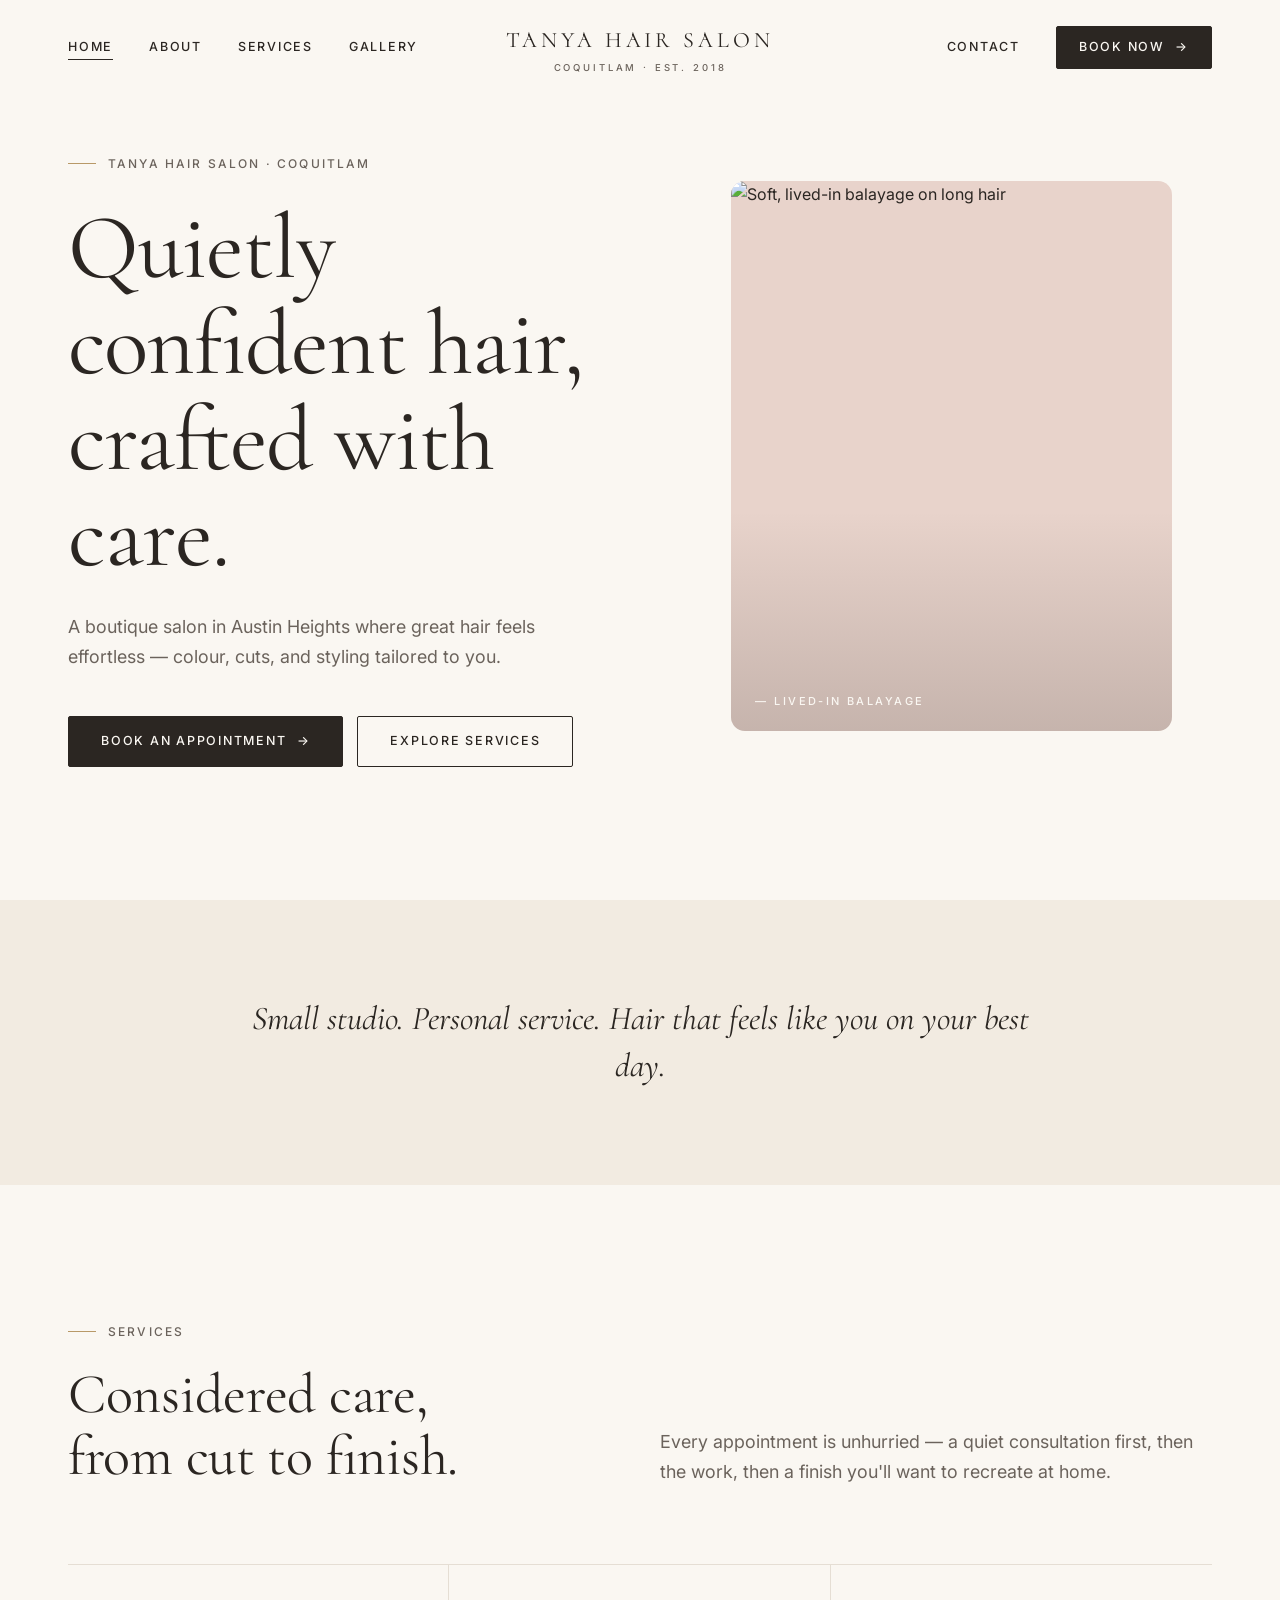
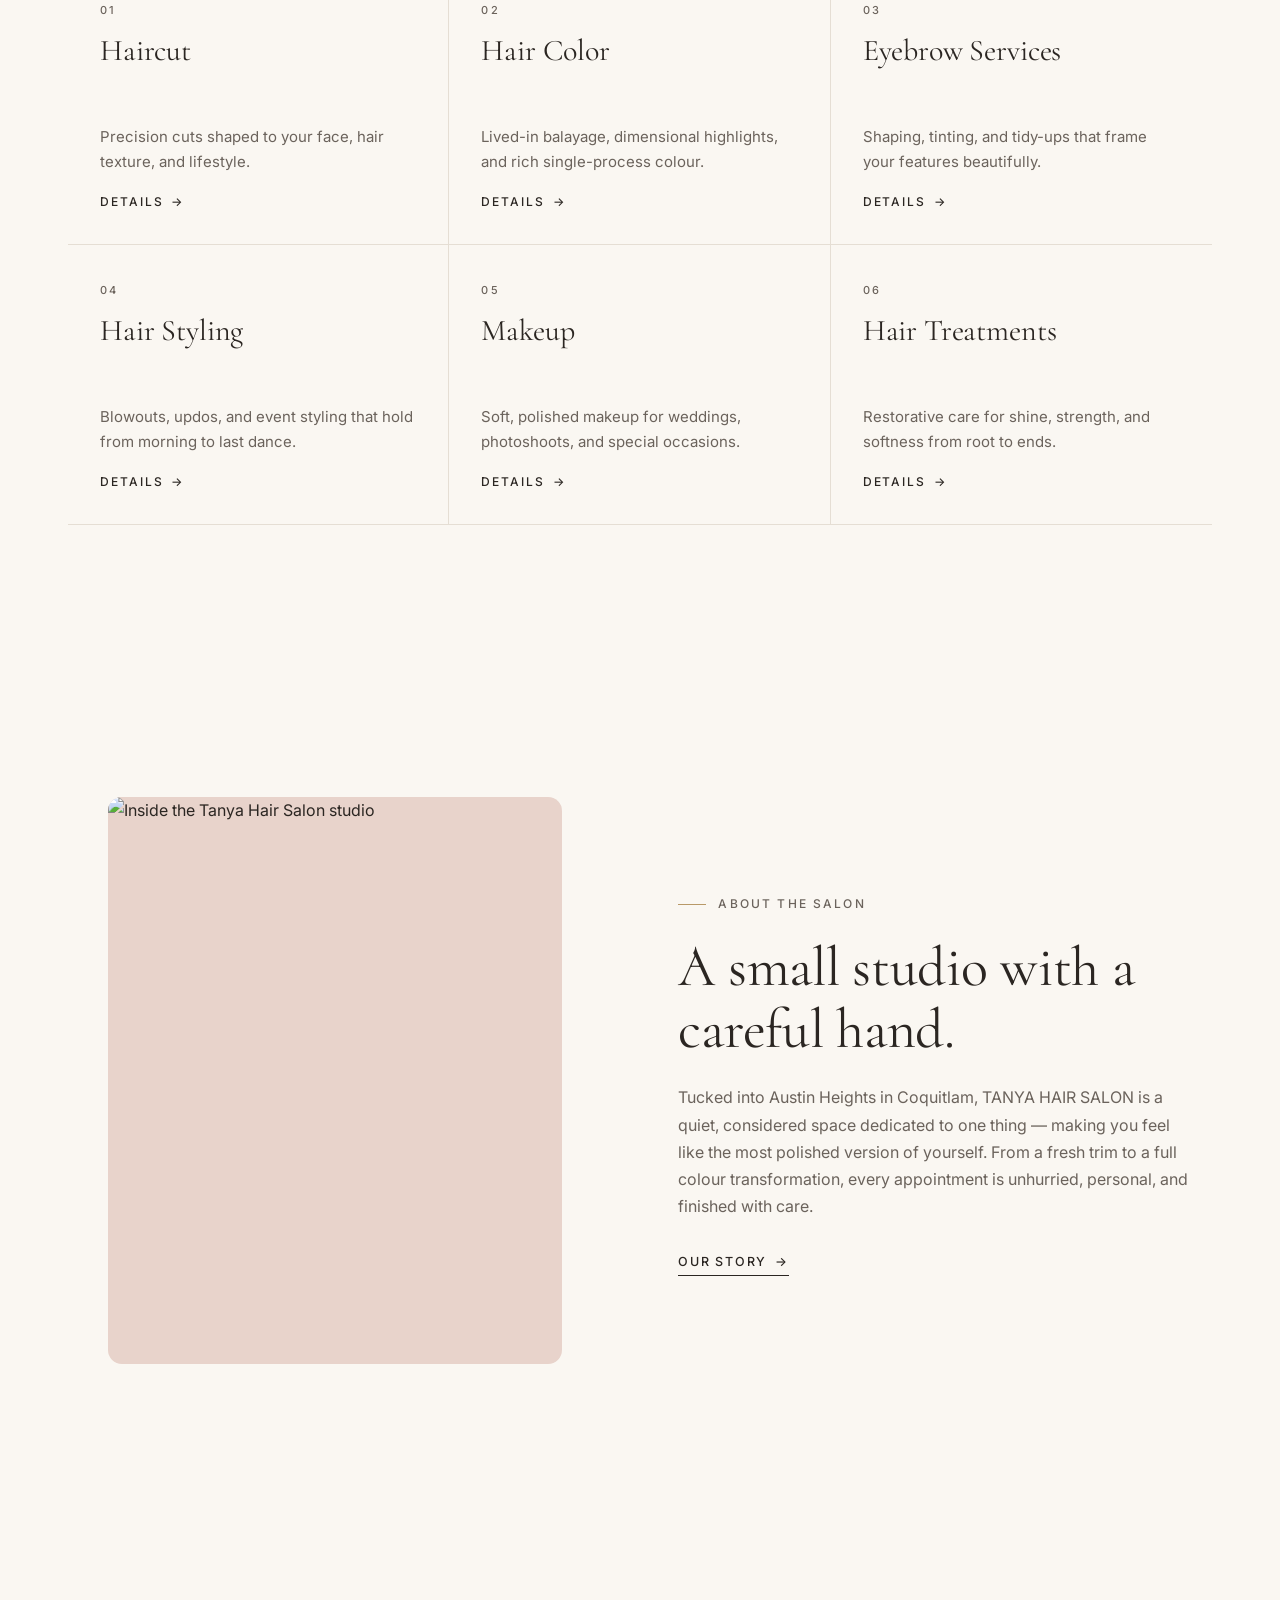
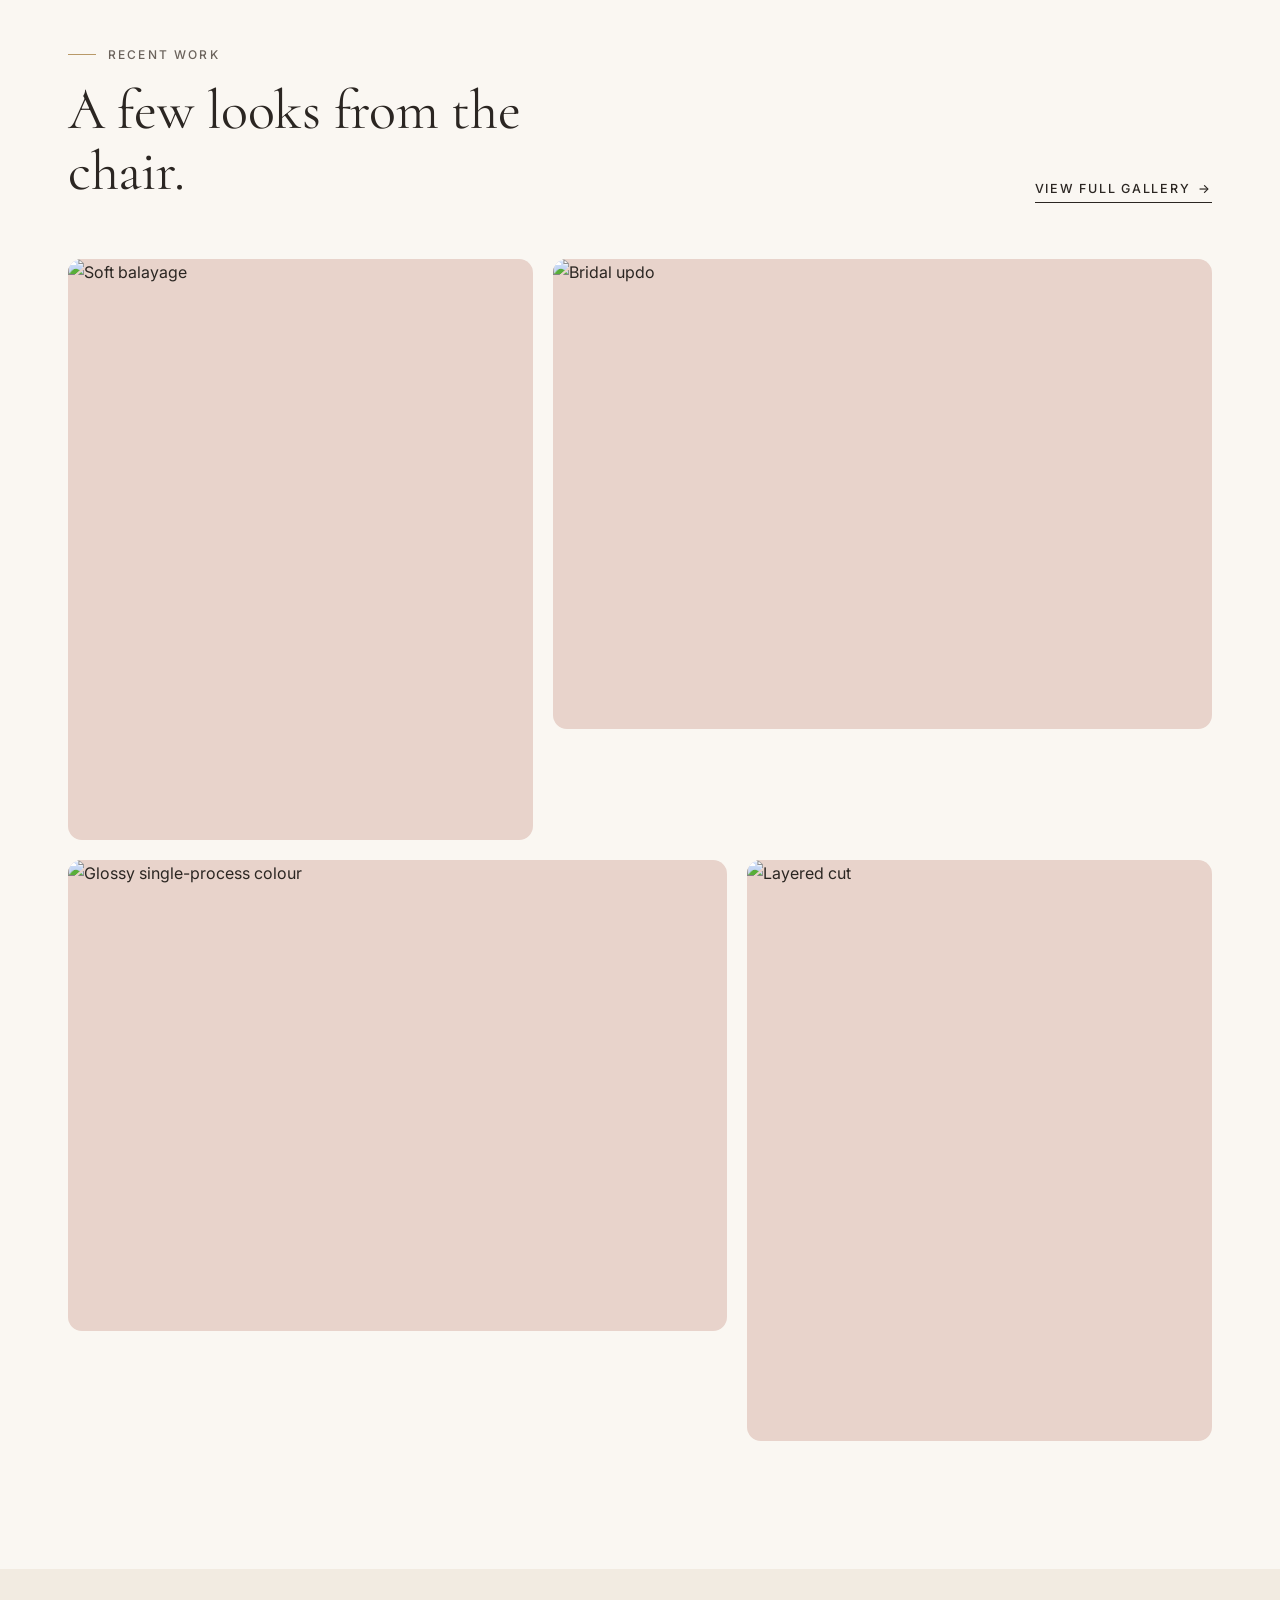
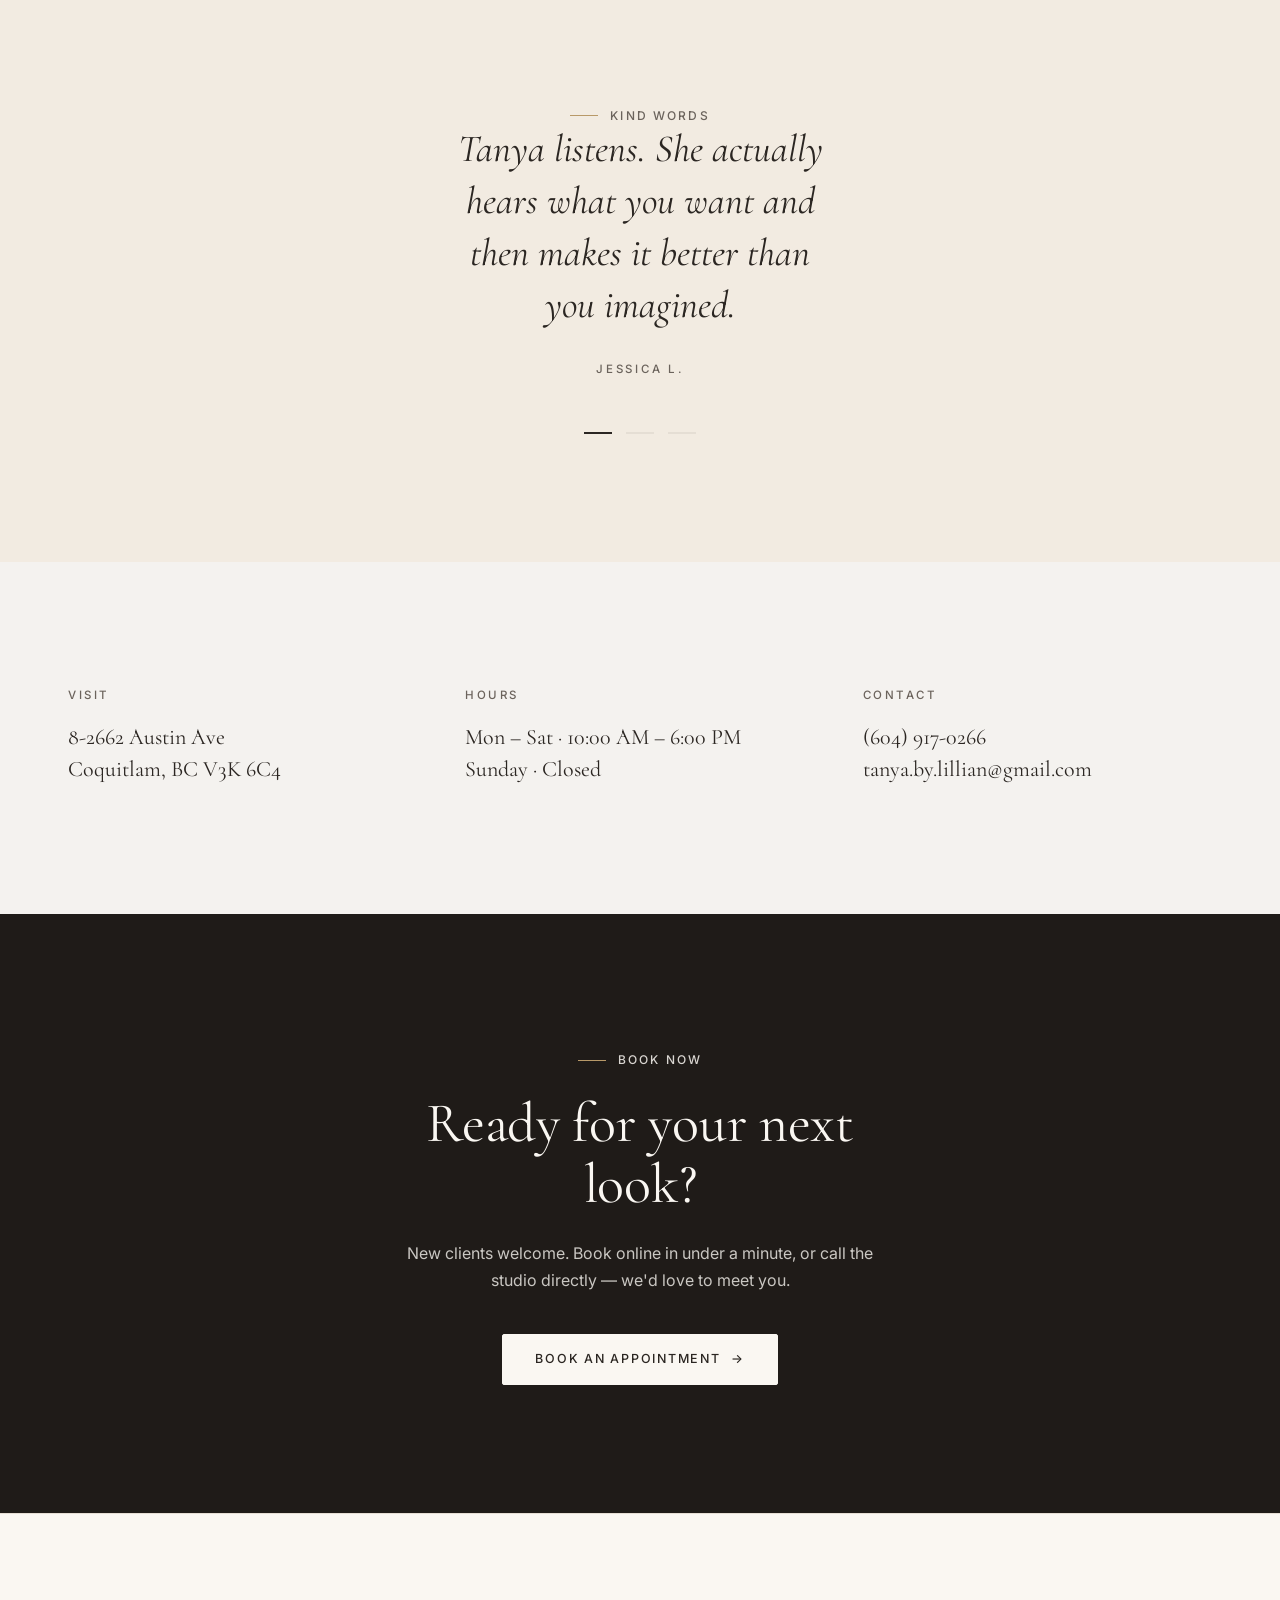
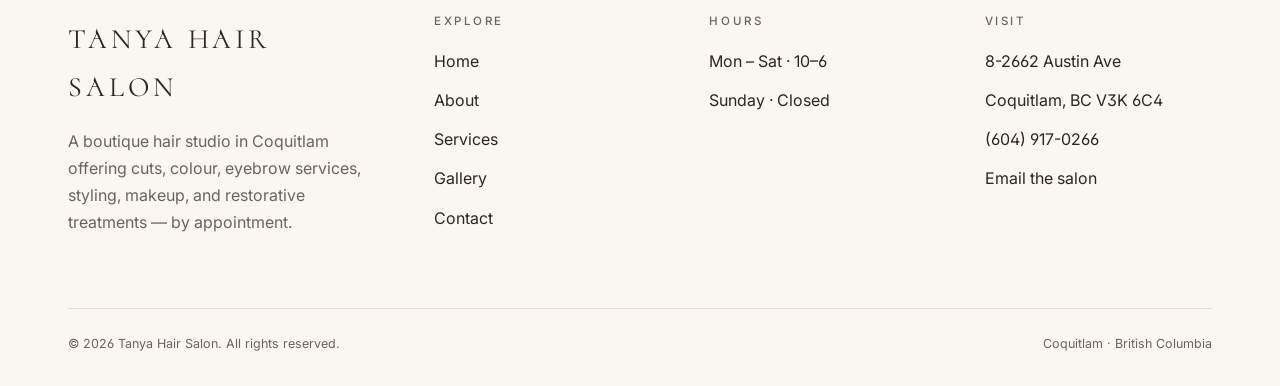
==== tanya-hair-salon/prototype/index.html @ 6035faa4 "Add Tanya Hair Salon WordPress theme and design kit Boutique salon site for TANYA HAIR SALON in Coqu" ====
<!doctype html>
<html lang="en-CA">
<head>
<meta charset="utf-8" />
<meta name="viewport" content="width=device-width, initial-scale=1" />
<title>TANYA HAIR SALON — Boutique Hair Salon in Coquitlam, BC</title>
<meta name="description" content="A boutique hair salon in Austin Heights, Coquitlam. Cuts, lived-in colour, eyebrow services, hair styling, makeup, and treatments — by appointment." />
<link rel="preconnect" href="https://fonts.googleapis.com" />
<link rel="preconnect" href="https://fonts.gstatic.com" crossorigin />
<link href="https://fonts.googleapis.com/css2?family=Cormorant+Garamond:ital,wght@0,400;0,500;1,400;1,500&family=Inter:wght@400;500&display=swap" rel="stylesheet" />
<link rel="stylesheet" href="css/style.css" />
</head>
<body>

<!-- =============== HEADER =============== -->
<header class="site-header">
  <div class="container site-header__inner">
    <nav class="site-header__nav site-header__nav--left" aria-label="Primary">
      <a href="index.html" class="is-active">Home</a>
      <a href="about.html">About</a>
      <a href="services.html">Services</a>
      <a href="gallery.html">Gallery</a>
    </nav>

    <a class="site-header__brand" href="index.html" aria-label="Tanya Hair Salon — home">
      Tanya Hair Salon
      <small>Coquitlam · Est. 2018</small>
    </a>

    <nav class="site-header__nav site-header__nav--right" aria-label="Secondary">
      <a href="contact.html">Contact</a>
      <a href="#book" class="btn btn--primary">Book Now <span class="arrow">→</span></a>
    </nav>

    <button class="nav-toggle" aria-label="Toggle menu" aria-expanded="false"><span></span></button>
  </div>
</header>

<main>

  <!-- =============== HERO =============== -->
  <section class="hero">
    <div class="container hero__inner">
      <div class="hero__copy reveal">
        <span class="eyebrow">Tanya Hair Salon · Coquitlam</span>
        <h1 class="h-display hero__title">Quietly confident hair, crafted with care.</h1>
        <p class="lede hero__sub">A boutique salon in Austin Heights where great hair feels effortless — colour, cuts, and styling tailored to you.</p>
        <div class="hero__actions">
          <a href="#book" class="btn btn--primary">Book an Appointment <span class="arrow">→</span></a>
          <a href="services.html" class="btn btn--ghost">Explore Services</a>
        </div>
      </div>
      <figure class="hero__media reveal">
        <img src="https://images.unsplash.com/photo-1560869713-da86a9ec0744?auto=format&fit=crop&w=1200&q=70" alt="Soft, lived-in balayage on long hair" />
        <figcaption class="hero__caption">— Lived-in balayage</figcaption>
      </figure>
    </div>
  </section>

  <!-- =============== INTRO STRIP =============== -->
  <section class="intro-strip reveal">
    <div class="container">
      <p>Small studio. Personal service. Hair that feels like you on your best day.</p>
    </div>
  </section>

  <!-- =============== SERVICES PREVIEW =============== -->
  <section class="section services">
    <div class="container">
      <div class="services__head reveal">
        <div>
          <span class="eyebrow">Services</span>
          <h2 class="h2" style="margin-top:24px;">Considered care, from cut to finish.</h2>
        </div>
        <p class="lede">Every appointment is unhurried — a quiet consultation first, then the work, then a finish you'll want to recreate at home.</p>
      </div>

      <div class="services__grid reveal">
        <article class="service-tile">
          <div class="service-tile__num">01</div>
          <h3 class="service-tile__title">Haircut</h3>
          <p class="service-tile__desc">Precision cuts shaped to your face, hair texture, and lifestyle.</p>
          <a href="services.html#haircut" class="service-tile__cta">Details <span class="arrow">→</span></a>
        </article>
        <article class="service-tile">
          <div class="service-tile__num">02</div>
          <h3 class="service-tile__title">Hair Color</h3>
          <p class="service-tile__desc">Lived-in balayage, dimensional highlights, and rich single-process colour.</p>
          <a href="services.html#color" class="service-tile__cta">Details <span class="arrow">→</span></a>
        </article>
        <article class="service-tile">
          <div class="service-tile__num">03</div>
          <h3 class="service-tile__title">Eyebrow Services</h3>
          <p class="service-tile__desc">Shaping, tinting, and tidy-ups that frame your features beautifully.</p>
          <a href="services.html#brows" class="service-tile__cta">Details <span class="arrow">→</span></a>
        </article>
        <article class="service-tile">
          <div class="service-tile__num">04</div>
          <h3 class="service-tile__title">Hair Styling</h3>
          <p class="service-tile__desc">Blowouts, updos, and event styling that hold from morning to last dance.</p>
          <a href="services.html#styling" class="service-tile__cta">Details <span class="arrow">→</span></a>
        </article>
        <article class="service-tile">
          <div class="service-tile__num">05</div>
          <h3 class="service-tile__title">Makeup</h3>
          <p class="service-tile__desc">Soft, polished makeup for weddings, photoshoots, and special occasions.</p>
          <a href="services.html#makeup" class="service-tile__cta">Details <span class="arrow">→</span></a>
        </article>
        <article class="service-tile">
          <div class="service-tile__num">06</div>
          <h3 class="service-tile__title">Hair Treatments</h3>
          <p class="service-tile__desc">Restorative care for shine, strength, and softness from root to ends.</p>
          <a href="services.html#treatments" class="service-tile__cta">Details <span class="arrow">→</span></a>
        </article>
      </div>
    </div>
  </section>

  <!-- =============== ABOUT SNIPPET =============== -->
  <section class="section about-snippet">
    <div class="container about-snippet__inner">
      <figure class="about-snippet__media reveal">
        <img src="https://images.unsplash.com/photo-1522337360788-8b13dee7a37e?auto=format&fit=crop&w=1100&q=70" alt="Inside the Tanya Hair Salon studio" />
      </figure>
      <div class="about-snippet__body reveal">
        <span class="eyebrow">About the Salon</span>
        <h2 class="h2">A small studio with a careful hand.</h2>
        <p>Tucked into Austin Heights in Coquitlam, TANYA HAIR SALON is a quiet, considered space dedicated to one thing — making you feel like the most polished version of yourself. From a fresh trim to a full colour transformation, every appointment is unhurried, personal, and finished with care.</p>
        <a href="about.html" class="link">Our Story <span class="arrow">→</span></a>
      </div>
    </div>
  </section>

  <!-- =============== FEATURED GALLERY =============== -->
  <section class="section gallery-feature">
    <div class="container">
      <div class="gallery-feature__head reveal">
        <div>
          <span class="eyebrow">Recent Work</span>
          <h2 class="h2">A few looks from the chair.</h2>
        </div>
        <a href="gallery.html" class="link">View Full Gallery <span class="arrow">→</span></a>
      </div>
      <div class="gallery-feature__grid reveal">
        <a class="gallery-feature__item gallery-feature__item--a" href="gallery.html">
          <img src="https://images.unsplash.com/photo-1605497788044-5a32c7078486?auto=format&fit=crop&w=900&q=70" alt="Soft balayage" />
        </a>
        <a class="gallery-feature__item gallery-feature__item--b" href="gallery.html">
          <img src="https://images.unsplash.com/photo-1633681926022-84c23e8cb2d6?auto=format&fit=crop&w=1200&q=70" alt="Bridal updo" />
        </a>
        <a class="gallery-feature__item gallery-feature__item--c" href="gallery.html">
          <img src="https://images.unsplash.com/photo-1521590832167-7bcbfaa6381f?auto=format&fit=crop&w=1200&q=70" alt="Glossy single-process colour" />
        </a>
        <a class="gallery-feature__item gallery-feature__item--d" href="gallery.html">
          <img src="https://images.unsplash.com/photo-1595475884562-073c30d45670?auto=format&fit=crop&w=900&q=70" alt="Layered cut" />
        </a>
      </div>
    </div>
  </section>

  <!-- =============== TESTIMONIALS =============== -->
  <section class="section testimonials">
    <div class="container testimonials__inner reveal">
      <span class="eyebrow">Kind Words</span>
      <div class="testimonials__track" aria-live="polite">
        <article class="testimonial is-active">
          <p class="testimonial__quote">Tanya listens. She actually hears what you want and then makes it better than you imagined.</p>
          <p class="testimonial__name">Jessica L.</p>
        </article>
        <article class="testimonial">
          <p class="testimonial__quote">My favourite balayage in the Tri-Cities. Soft, sun-kissed, and grows out beautifully.</p>
          <p class="testimonial__name">Maria C.</p>
        </article>
        <article class="testimonial">
          <p class="testimonial__quote">Walked in tired, walked out glowing. The whole experience felt like a small luxury.</p>
          <p class="testimonial__name">Aisha R.</p>
        </article>
      </div>
      <div class="testimonials__dots" role="tablist" aria-label="Testimonials">
        <button class="is-active" aria-label="Show testimonial 1"></button>
        <button aria-label="Show testimonial 2"></button>
        <button aria-label="Show testimonial 3"></button>
      </div>
    </div>
  </section>

  <!-- =============== VISIT BAND =============== -->
  <section class="section visit-band">
    <div class="container visit-band__inner reveal">
      <div class="visit-band__col">
        <h3>Visit</h3>
        <p>8-2662 Austin Ave<br/>Coquitlam, BC V3K 6C4</p>
      </div>
      <div class="visit-band__col">
        <h3>Hours</h3>
        <p>Mon – Sat · 10:00 AM – 6:00 PM<br/>Sunday · Closed</p>
      </div>
      <div class="visit-band__col">
        <h3>Contact</h3>
        <p><a href="tel:+16049170266">(604) 917-0266</a><br/><a href="mailto:tanya.by.lillian@gmail.com">tanya.by.lillian@gmail.com</a></p>
      </div>
    </div>
  </section>

  <!-- =============== CTA BANNER =============== -->
  <section class="section cta-banner" id="book">
    <div class="container reveal">
      <span class="eyebrow">Book Now</span>
      <h2 class="h2" style="margin-top:24px;">Ready for your next look?</h2>
      <p>New clients welcome. Book online in under a minute, or call the studio directly — we'd love to meet you.</p>
      <a href="https://tanya-hair-salon-2024.square.site/" class="btn btn--invert">Book an Appointment <span class="arrow">→</span></a>
    </div>
  </section>

</main>

<!-- =============== FOOTER =============== -->
<footer class="site-footer">
  <div class="container">
    <div class="site-footer__grid">
      <div class="site-footer__col">
        <div class="site-footer__brand">Tanya Hair Salon</div>
        <p>A boutique hair studio in Coquitlam offering cuts, colour, eyebrow services, styling, makeup, and restorative treatments — by appointment.</p>
      </div>
      <div class="site-footer__col">
        <h4>Explore</h4>
        <ul>
          <li><a href="index.html">Home</a></li>
          <li><a href="about.html">About</a></li>
          <li><a href="services.html">Services</a></li>
          <li><a href="gallery.html">Gallery</a></li>
          <li><a href="contact.html">Contact</a></li>
        </ul>
      </div>
      <div class="site-footer__col">
        <h4>Hours</h4>
        <ul>
          <li>Mon – Sat · 10–6</li>
          <li>Sunday · Closed</li>
        </ul>
      </div>
      <div class="site-footer__col">
        <h4>Visit</h4>
        <ul>
          <li>8-2662 Austin Ave</li>
          <li>Coquitlam, BC V3K 6C4</li>
          <li><a href="tel:+16049170266">(604) 917-0266</a></li>
          <li><a href="mailto:tanya.by.lillian@gmail.com">Email the salon</a></li>
        </ul>
      </div>
    </div>
    <div class="site-footer__legal">
      <span>© <span data-year>2026</span> Tanya Hair Salon. All rights reserved.</span>
      <span>Coquitlam · British Columbia</span>
    </div>
  </div>
</footer>

<script src="js/main.js"></script>
</body>
</html>
---- tanya-hair-salon/prototype/css/style.css ----
/* =========================================================
   TANYA HAIR SALON — stylesheet
   Tokens · Reset · Layout · Components · Sections
   ========================================================= */

/* ---------- Tokens ---------- */
:root {
  --c-bg: #FAF7F2;
  --c-surface: #FFFFFF;
  --c-cream: #F2EBE1;
  --c-blush: #E8D3CB;
  --c-blush-deep: #C9A29A;
  --c-ink: #2B2622;
  --c-ink-soft: #6B635C;
  --c-line: #E5DED4;
  --c-gold: #B89968;
  --c-grey-100: #F4F2EF;

  --font-display: 'Cormorant Garamond', 'Playfair Display', Georgia, serif;
  --font-body: 'Inter', 'Helvetica Neue', system-ui, -apple-system, sans-serif;

  --container: 1240px;
  --gutter: clamp(20px, 4vw, 48px);
  --section-y: clamp(80px, 10vw, 160px);

  --r-sm: 2px;
  --r-md: 4px;
  --r-lg: 14px;

  --t-fast: .25s ease;
  --t-med: .45s ease;
  --t-slow: .8s cubic-bezier(.2,.6,.2,1);
}

/* ---------- Reset ---------- */
*, *::before, *::after { box-sizing: border-box; }
html { scroll-behavior: smooth; -webkit-text-size-adjust: 100%; }
body {
  margin: 0;
  background: var(--c-bg);
  color: var(--c-ink);
  font: 400 16px/1.7 var(--font-body);
  font-feature-settings: "ss01","liga";
  -webkit-font-smoothing: antialiased;
  text-rendering: optimizeLegibility;
}
img, svg, video { display: block; max-width: 100%; height: auto; }
a { color: inherit; text-decoration: none; }
button { font: inherit; cursor: pointer; border: 0; background: none; color: inherit; }
ul, ol { padding: 0; margin: 0; list-style: none; }
h1, h2, h3, h4 { margin: 0; font-weight: 400; font-family: var(--font-display); letter-spacing: -.005em; }
p { margin: 0; }

/* ---------- Type scale ---------- */
.h-display { font-family: var(--font-display); font-size: clamp(44px, 7.2vw, 96px); line-height: 1.04; letter-spacing: -.01em; }
.h2 { font-family: var(--font-display); font-size: clamp(34px, 4.4vw, 56px); line-height: 1.1; }
.h3 { font-family: var(--font-display); font-size: clamp(22px, 2.4vw, 32px); line-height: 1.2; }
.lede { font-size: clamp(17px, 1.4vw, 19px); color: var(--c-ink-soft); line-height: 1.7; max-width: 56ch; }
.eyebrow {
  display: inline-flex; align-items: center; gap: 12px;
  font: 500 12px/1 var(--font-body);
  letter-spacing: .18em; text-transform: uppercase;
  color: var(--c-ink-soft);
}
.eyebrow::before { content: ""; width: 28px; height: 1px; background: var(--c-gold); }
.italic-quote { font-family: var(--font-display); font-style: italic; }

/* ---------- Layout ---------- */
.container { width: 100%; max-width: var(--container); margin-inline: auto; padding-inline: var(--gutter); }
.section { padding-block: var(--section-y); }
.rule { width: 48px; height: 1px; background: var(--c-ink); border: 0; margin: 0; }

/* ---------- Buttons ---------- */
.btn {
  display: inline-flex; align-items: center; gap: .65rem;
  padding: 18px 32px;
  font: 500 12.5px/1 var(--font-body);
  letter-spacing: .14em; text-transform: uppercase;
  border: 1px solid var(--c-ink);
  border-radius: var(--r-sm);
  transition: background var(--t-med), color var(--t-med), border-color var(--t-med);
  cursor: pointer;
}
.btn .arrow { display: inline-block; transition: transform var(--t-med); }
.btn:hover .arrow { transform: translateX(4px); }
.btn--primary { background: var(--c-ink); color: var(--c-bg); }
.btn--primary:hover { background: transparent; color: var(--c-ink); }
.btn--ghost { background: transparent; color: var(--c-ink); }
.btn--ghost:hover { background: var(--c-ink); color: var(--c-bg); }
.btn--invert { background: var(--c-bg); color: var(--c-ink); border-color: var(--c-bg); }
.btn--invert:hover { background: transparent; color: var(--c-bg); border-color: var(--c-bg); }

.link {
  display: inline-flex; align-items: center; gap: .5rem;
  font: 500 12.5px/1 var(--font-body);
  letter-spacing: .14em; text-transform: uppercase;
  padding-bottom: 6px;
  border-bottom: 1px solid var(--c-ink);
  transition: color var(--t-med), border-color var(--t-med);
}
.link:hover { color: var(--c-blush-deep); border-color: var(--c-blush-deep); }

/* ---------- Header ---------- */
.site-header {
  position: fixed; inset: 0 0 auto 0; z-index: 50;
  padding-block: 22px;
  transition: background var(--t-med), border-color var(--t-med), padding var(--t-med);
  border-bottom: 1px solid transparent;
}
.site-header.is-scrolled {
  background: rgba(250,247,242,.92);
  backdrop-filter: saturate(140%) blur(8px);
  -webkit-backdrop-filter: saturate(140%) blur(8px);
  border-color: var(--c-line);
  padding-block: 14px;
}
.site-header__inner {
  display: grid;
  grid-template-columns: 1fr auto 1fr;
  align-items: center;
  gap: 24px;
}
.site-header__nav { display: flex; gap: 36px; }
.site-header__nav--right { justify-content: flex-end; align-items: center; }
.site-header__nav a {
  font: 500 12.5px/1 var(--font-body);
  letter-spacing: .14em; text-transform: uppercase;
  position: relative; padding-block: 6px;
}
.site-header__nav a::after {
  content: ""; position: absolute; left: 0; right: 0; bottom: 0;
  height: 1px; background: currentColor; transform: scaleX(0); transform-origin: left;
  transition: transform var(--t-med);
}
.site-header__nav a:hover::after, .site-header__nav a.is-active::after { transform: scaleX(1); }
.site-header__brand {
  font-family: var(--font-display);
  font-size: 22px; letter-spacing: .18em; text-transform: uppercase;
  text-align: center;
}
.site-header__brand small { display: block; font: 500 9.5px/1 var(--font-body); letter-spacing: .3em; color: var(--c-ink-soft); margin-top: 4px; }
.site-header .btn { padding: 14px 22px; }

.nav-toggle { display: none; }

/* ---------- Hero ---------- */
.hero {
  padding-top: 140px;
  padding-bottom: var(--section-y);
  min-height: 100vh;
  display: grid;
  align-items: center;
}
.hero__inner {
  display: grid;
  grid-template-columns: 1.05fr 1fr;
  gap: clamp(40px, 6vw, 88px);
  align-items: center;
}
.hero__title { margin-top: 28px; }
.hero__sub { margin-top: 28px; max-width: 48ch; }
.hero__actions { margin-top: 44px; display: flex; gap: 14px; flex-wrap: wrap; }
.hero__media {
  position: relative; aspect-ratio: 4/5;
  border-radius: var(--r-lg);
  overflow: hidden; background: var(--c-blush);
}
.hero__media img { width: 100%; height: 100%; object-fit: cover; transition: transform 1.6s ease; }
.hero__media:hover img { transform: scale(1.04); }
.hero__media::after {
  content: ""; position: absolute; inset: 0;
  background: linear-gradient(180deg, transparent 60%, rgba(43,38,34,.18));
}
.hero__caption {
  position: absolute; left: 24px; bottom: 24px; z-index: 2;
  color: var(--c-bg); font: 500 11px/1 var(--font-body);
  letter-spacing: .22em; text-transform: uppercase;
}

/* ---------- Intro strip ---------- */
.intro-strip {
  background: var(--c-cream);
  text-align: center;
  padding-block: clamp(56px, 8vw, 96px);
}
.intro-strip p {
  font-family: var(--font-display); font-style: italic;
  font-size: clamp(22px, 2.6vw, 34px);
  line-height: 1.4; max-width: 820px; margin-inline: auto;
  color: var(--c-ink);
}

/* ---------- Services preview ---------- */
.services__head {
  display: grid; grid-template-columns: 1fr 1fr; gap: 40px;
  align-items: end; margin-bottom: clamp(48px, 6vw, 88px);
}
.services__head h2 { max-width: 16ch; }
.services__head .lede { justify-self: end; }
.services__grid {
  display: grid; grid-template-columns: repeat(3, 1fr); gap: 0;
  border-top: 1px solid var(--c-line);
}
.service-tile {
  display: grid; grid-template-rows: auto 1fr auto;
  gap: 18px;
  padding: 40px 32px 36px;
  border-bottom: 1px solid var(--c-line);
  border-right: 1px solid var(--c-line);
  transition: background var(--t-med);
  position: relative;
  min-height: 280px;
}
.service-tile:nth-child(3n) { border-right: 0; }
.service-tile:hover { background: var(--c-cream); }
.service-tile__num { font: 500 11px/1 var(--font-body); letter-spacing: .22em; color: var(--c-ink-soft); }
.service-tile__title { font-family: var(--font-display); font-size: 30px; line-height: 1.15; }
.service-tile__desc { color: var(--c-ink-soft); font-size: 15px; line-height: 1.65; max-width: 36ch; }
.service-tile__cta {
  display: inline-flex; align-items: center; gap: 8px;
  font: 500 12px/1 var(--font-body); letter-spacing: .16em; text-transform: uppercase;
  margin-top: 4px;
}
.service-tile__cta .arrow { transition: transform var(--t-med); }
.service-tile:hover .service-tile__cta .arrow { transform: translateX(6px); }
.service-tile:hover .service-tile__cta { color: var(--c-blush-deep); }

/* ---------- About snippet ---------- */
.about-snippet__inner {
  display: grid; grid-template-columns: 1fr 1fr;
  gap: clamp(40px, 6vw, 96px); align-items: center;
}
.about-snippet__media {
  aspect-ratio: 4/5; border-radius: var(--r-lg); overflow: hidden;
  background: var(--c-blush);
}
.about-snippet__media img { width: 100%; height: 100%; object-fit: cover; }
.about-snippet__body h2 { margin-top: 24px; max-width: 18ch; }
.about-snippet__body p { color: var(--c-ink-soft); margin-top: 24px; max-width: 52ch; }
.about-snippet__body .link { margin-top: 36px; }

/* ---------- Featured gallery ---------- */
.gallery-feature__head { display: flex; justify-content: space-between; align-items: end; gap: 32px; margin-bottom: 56px; flex-wrap: wrap; }
.gallery-feature__head h2 { max-width: 18ch; margin-top: 16px; }
.gallery-feature__grid {
  display: grid;
  grid-template-columns: repeat(12, 1fr);
  gap: 20px;
}
.gallery-feature__item {
  position: relative; overflow: hidden; border-radius: var(--r-lg);
  background: var(--c-blush);
}
.gallery-feature__item img { width: 100%; height: 100%; object-fit: cover; transition: transform 1.4s ease; }
.gallery-feature__item:hover img { transform: scale(1.05); }
.gallery-feature__item--a { grid-column: span 5; aspect-ratio: 4/5; }
.gallery-feature__item--b { grid-column: span 7; aspect-ratio: 7/5; }
.gallery-feature__item--c { grid-column: span 7; aspect-ratio: 7/5; }
.gallery-feature__item--d { grid-column: span 5; aspect-ratio: 4/5; }

/* ---------- Testimonials ---------- */
.testimonials { background: var(--c-cream); }
.testimonials__inner { text-align: center; }
.testimonials__track { position: relative; min-height: 260px; }
.testimonial {
  position: absolute; inset: 0;
  opacity: 0; transition: opacity 1s ease;
  display: flex; flex-direction: column; align-items: center; justify-content: center;
  padding-inline: 8%;
}
.testimonial.is-active { opacity: 1; position: relative; }
.testimonial__quote {
  font-family: var(--font-display); font-style: italic;
  font-size: clamp(24px, 3vw, 40px); line-height: 1.35;
  max-width: 22ch;
}
.testimonial__name {
  margin-top: 32px;
  font: 500 11.5px/1 var(--font-body); letter-spacing: .24em; text-transform: uppercase;
  color: var(--c-ink-soft);
}
.testimonials__dots { display: flex; justify-content: center; gap: 14px; margin-top: 48px; }
.testimonials__dots button {
  width: 28px; height: 1px; background: var(--c-line); transition: background var(--t-med);
}
.testimonials__dots button.is-active { background: var(--c-ink); }

/* ---------- Visit band ---------- */
.visit-band { background: var(--c-grey-100); }
.visit-band__inner { display: grid; grid-template-columns: repeat(3, 1fr); gap: 48px; }
.visit-band__col h3 {
  font: 500 11.5px/1 var(--font-body); letter-spacing: .22em; text-transform: uppercase;
  color: var(--c-ink-soft); font-family: var(--font-body);
  margin-bottom: 20px;
}
.visit-band__col p { font-family: var(--font-display); font-size: 22px; line-height: 1.45; }
.visit-band__col a:hover { color: var(--c-blush-deep); }

/* ---------- CTA banner ---------- */
.cta-banner {
  position: relative;
  background: #1f1b18 url('https://images.unsplash.com/photo-1560066984-138dadb4c035?auto=format&fit=crop&w=2000&q=70') center/cover no-repeat;
  color: var(--c-bg);
  text-align: center;
  isolation: isolate;
}
.cta-banner::before {
  content: ""; position: absolute; inset: 0;
  background: linear-gradient(180deg, rgba(31,27,24,.55), rgba(31,27,24,.7));
  z-index: -1;
}
.cta-banner h2 { color: var(--c-bg); max-width: 16ch; margin-inline: auto; }
.cta-banner p { color: rgba(250,247,242,.78); margin: 24px auto 40px; max-width: 50ch; }
.cta-banner .eyebrow { color: rgba(250,247,242,.85); }
.cta-banner .eyebrow::before { background: var(--c-gold); }

/* ---------- Footer ---------- */
.site-footer {
  background: var(--c-bg);
  border-top: 1px solid var(--c-line);
  padding-top: clamp(64px, 8vw, 112px);
  padding-bottom: 32px;
}
.site-footer__grid {
  display: grid; grid-template-columns: 1.4fr 1fr 1fr 1fr; gap: 48px;
}
.site-footer__brand {
  font-family: var(--font-display); font-size: 28px; letter-spacing: .14em; text-transform: uppercase;
}
.site-footer__brand + p { color: var(--c-ink-soft); margin-top: 16px; max-width: 36ch; }
.site-footer__col h4 {
  font: 500 11.5px/1 var(--font-body); letter-spacing: .22em; text-transform: uppercase;
  color: var(--c-ink-soft); font-family: var(--font-body);
  margin-bottom: 20px;
}
.site-footer__col li { margin-bottom: 12px; }
.site-footer__col a:hover { color: var(--c-blush-deep); }
.site-footer__legal {
  display: flex; justify-content: space-between; gap: 16px;
  margin-top: 64px; padding-top: 24px;
  border-top: 1px solid var(--c-line);
  color: var(--c-ink-soft); font-size: 12.5px;
}

/* ---------- Page hero (interior) ---------- */
.page-hero { padding-top: 180px; padding-bottom: 80px; text-align: center; }
.page-hero h1 { margin-top: 24px; }
.page-hero .lede { margin: 28px auto 0; }

/* ---------- Services list page ---------- */
.services-list { display: grid; gap: 0; border-top: 1px solid var(--c-line); }
.services-list__row {
  display: grid; grid-template-columns: 80px 1fr 2fr auto;
  gap: 32px; align-items: center;
  padding: 36px 0;
  border-bottom: 1px solid var(--c-line);
  transition: padding var(--t-med);
}
.services-list__row:hover { padding-inline: 16px; background: var(--c-cream); }
.services-list__num { font: 500 12px/1 var(--font-body); letter-spacing: .22em; color: var(--c-ink-soft); }
.services-list__title { font-family: var(--font-display); font-size: clamp(22px, 2.4vw, 32px); }
.services-list__desc { color: var(--c-ink-soft); }
.services-list__cta .arrow { transition: transform var(--t-med); }
.services-list__row:hover .services-list__cta .arrow { transform: translateX(8px); }

/* ---------- Gallery grid ---------- */
.gallery-grid {
  display: grid; grid-template-columns: repeat(3, 1fr); gap: 20px;
}
.gallery-grid__item { aspect-ratio: 4/5; overflow: hidden; border-radius: var(--r-lg); background: var(--c-blush); }
.gallery-grid__item img { width: 100%; height: 100%; object-fit: cover; transition: transform 1.4s ease; }
.gallery-grid__item:hover img { transform: scale(1.05); }
.gallery-grid__item--wide { grid-column: span 2; aspect-ratio: 8/5; }

/* ---------- Contact ---------- */
.contact-grid { display: grid; grid-template-columns: 1.1fr 1fr; gap: clamp(40px, 6vw, 96px); }
.contact-grid h2 { max-width: 14ch; margin-top: 16px; }
.contact-grid p { color: var(--c-ink-soft); margin-top: 20px; max-width: 48ch; }
.contact-info { margin-top: 48px; display: grid; gap: 28px; }
.contact-info dt { font: 500 11.5px/1 var(--font-body); letter-spacing: .22em; text-transform: uppercase; color: var(--c-ink-soft); margin-bottom: 8px; }
.contact-info dd { margin: 0; font-family: var(--font-display); font-size: 22px; line-height: 1.45; }

.form { display: grid; gap: 20px; }
.form-row { display: grid; gap: 8px; }
.form-row label { font: 500 11.5px/1 var(--font-body); letter-spacing: .18em; text-transform: uppercase; color: var(--c-ink-soft); }
.form-row input, .form-row textarea, .form-row select {
  font: 400 16px/1.6 var(--font-body);
  padding: 14px 16px;
  background: var(--c-surface);
  border: 1px solid var(--c-line);
  border-radius: var(--r-sm);
  color: var(--c-ink);
  transition: border-color var(--t-med);
}
.form-row input:focus, .form-row textarea:focus, .form-row select:focus {
  outline: 0; border-color: var(--c-ink);
}
.form-row textarea { min-height: 140px; resize: vertical; }

.map-embed {
  margin-top: 64px; aspect-ratio: 16/6; border-radius: var(--r-lg); overflow: hidden;
  border: 1px solid var(--c-line); background: var(--c-cream);
}
.map-embed iframe { width: 100%; height: 100%; border: 0; }

/* ---------- Reveal animation ---------- */
.reveal { opacity: 0; transform: translateY(16px); transition: opacity var(--t-slow), transform var(--t-slow); }
.reveal.is-visible { opacity: 1; transform: none; }

/* ---------- Responsive ---------- */
@media (max-width: 980px) {
  .site-header__inner { grid-template-columns: auto 1fr auto; }
  .site-header__nav { display: none; }
  .nav-toggle { display: inline-flex; align-items: center; justify-content: center; width: 44px; height: 44px; }
  .nav-toggle span { width: 22px; height: 1px; background: var(--c-ink); position: relative; transition: transform var(--t-med); }
  .nav-toggle span::before, .nav-toggle span::after { content: ""; position: absolute; left: 0; right: 0; height: 1px; background: var(--c-ink); transition: transform var(--t-med); }
  .nav-toggle span::before { top: -7px; }
  .nav-toggle span::after { top: 7px; }
  .site-header.is-open .nav-toggle span { background: transparent; }
  .site-header.is-open .nav-toggle span::before { transform: translateY(7px) rotate(45deg); }
  .site-header.is-open .nav-toggle span::after { transform: translateY(-7px) rotate(-45deg); }
  .site-header.is-open .site-header__nav {
    display: flex; flex-direction: column;
    position: absolute; left: 0; right: 0; top: 100%;
    background: var(--c-bg); padding: 28px var(--gutter) 36px;
    border-top: 1px solid var(--c-line); gap: 18px;
  }
  .site-header.is-open .site-header__nav--right { display: flex; }

  .hero { padding-top: 120px; }
  .hero__inner { grid-template-columns: 1fr; }
  .hero__media { aspect-ratio: 4/4; }
  .services__head { grid-template-columns: 1fr; }
  .services__head .lede { justify-self: start; }
  .services__grid { grid-template-columns: repeat(2, 1fr); }
  .service-tile:nth-child(3n) { border-right: 1px solid var(--c-line); }
  .service-tile:nth-child(2n) { border-right: 0; }
  .about-snippet__inner { grid-template-columns: 1fr; }
  .gallery-feature__grid { grid-template-columns: 1fr 1fr; gap: 16px; }
  .gallery-feature__item--a, .gallery-feature__item--b,
  .gallery-feature__item--c, .gallery-feature__item--d { grid-column: span 1; aspect-ratio: 4/5; }
  .visit-band__inner { grid-template-columns: 1fr; gap: 40px; }
  .site-footer__grid { grid-template-columns: 1fr 1fr; }
  .gallery-grid { grid-template-columns: 1fr 1fr; }
  .gallery-grid__item--wide { grid-column: span 2; }
  .contact-grid { grid-template-columns: 1fr; }
  .services-list__row { grid-template-columns: 50px 1fr auto; }
  .services-list__desc { grid-column: 2 / 3; }
}

@media (max-width: 560px) {
  .services__grid { grid-template-columns: 1fr; }
  .service-tile, .service-tile:nth-child(2n) { border-right: 0; }
  .gallery-feature__grid { grid-template-columns: 1fr; }
  .site-footer__grid { grid-template-columns: 1fr; }
  .gallery-grid { grid-template-columns: 1fr; }
  .gallery-grid__item--wide { grid-column: span 1; aspect-ratio: 4/5; }
  .site-footer__legal { flex-direction: column; }
  .hero__actions .btn { flex: 1; justify-content: center; }
}

@media (prefers-reduced-motion: reduce) {
  *, *::before, *::after { animation: none !important; transition: none !important; }
}
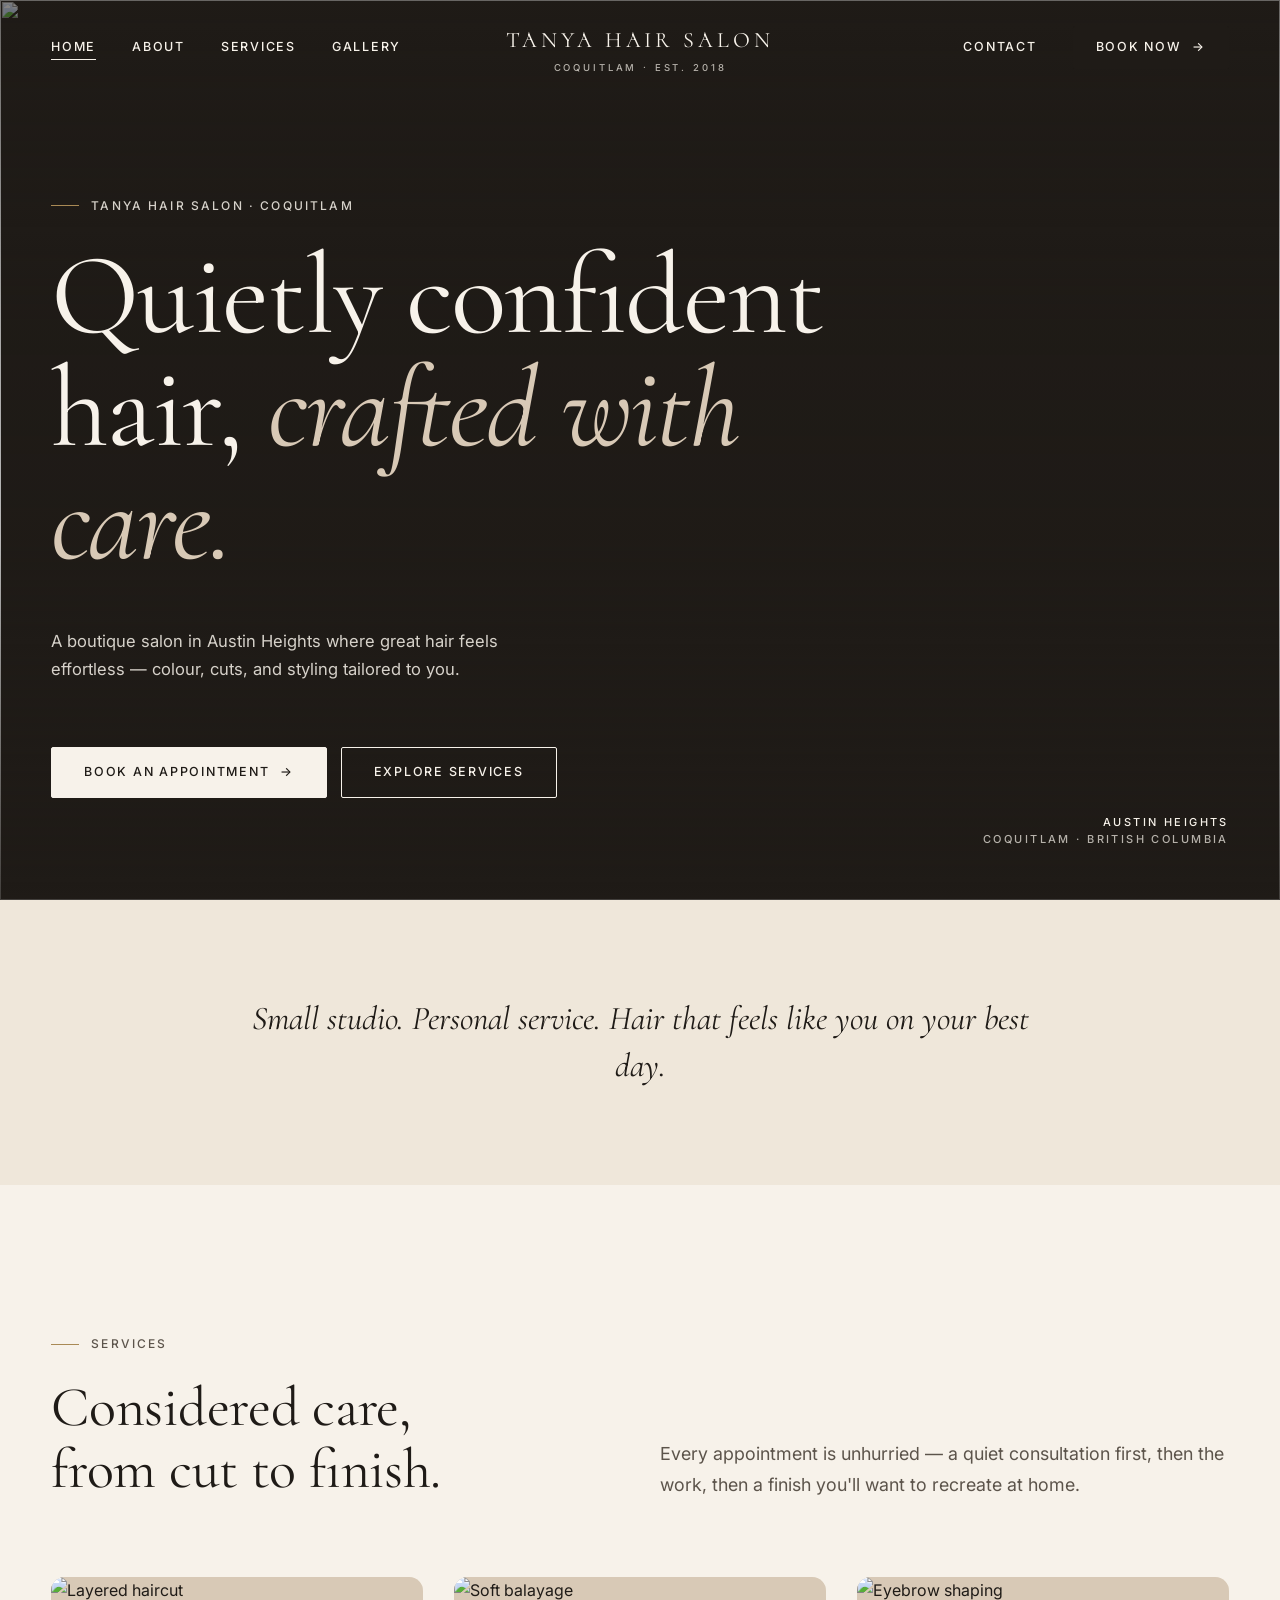
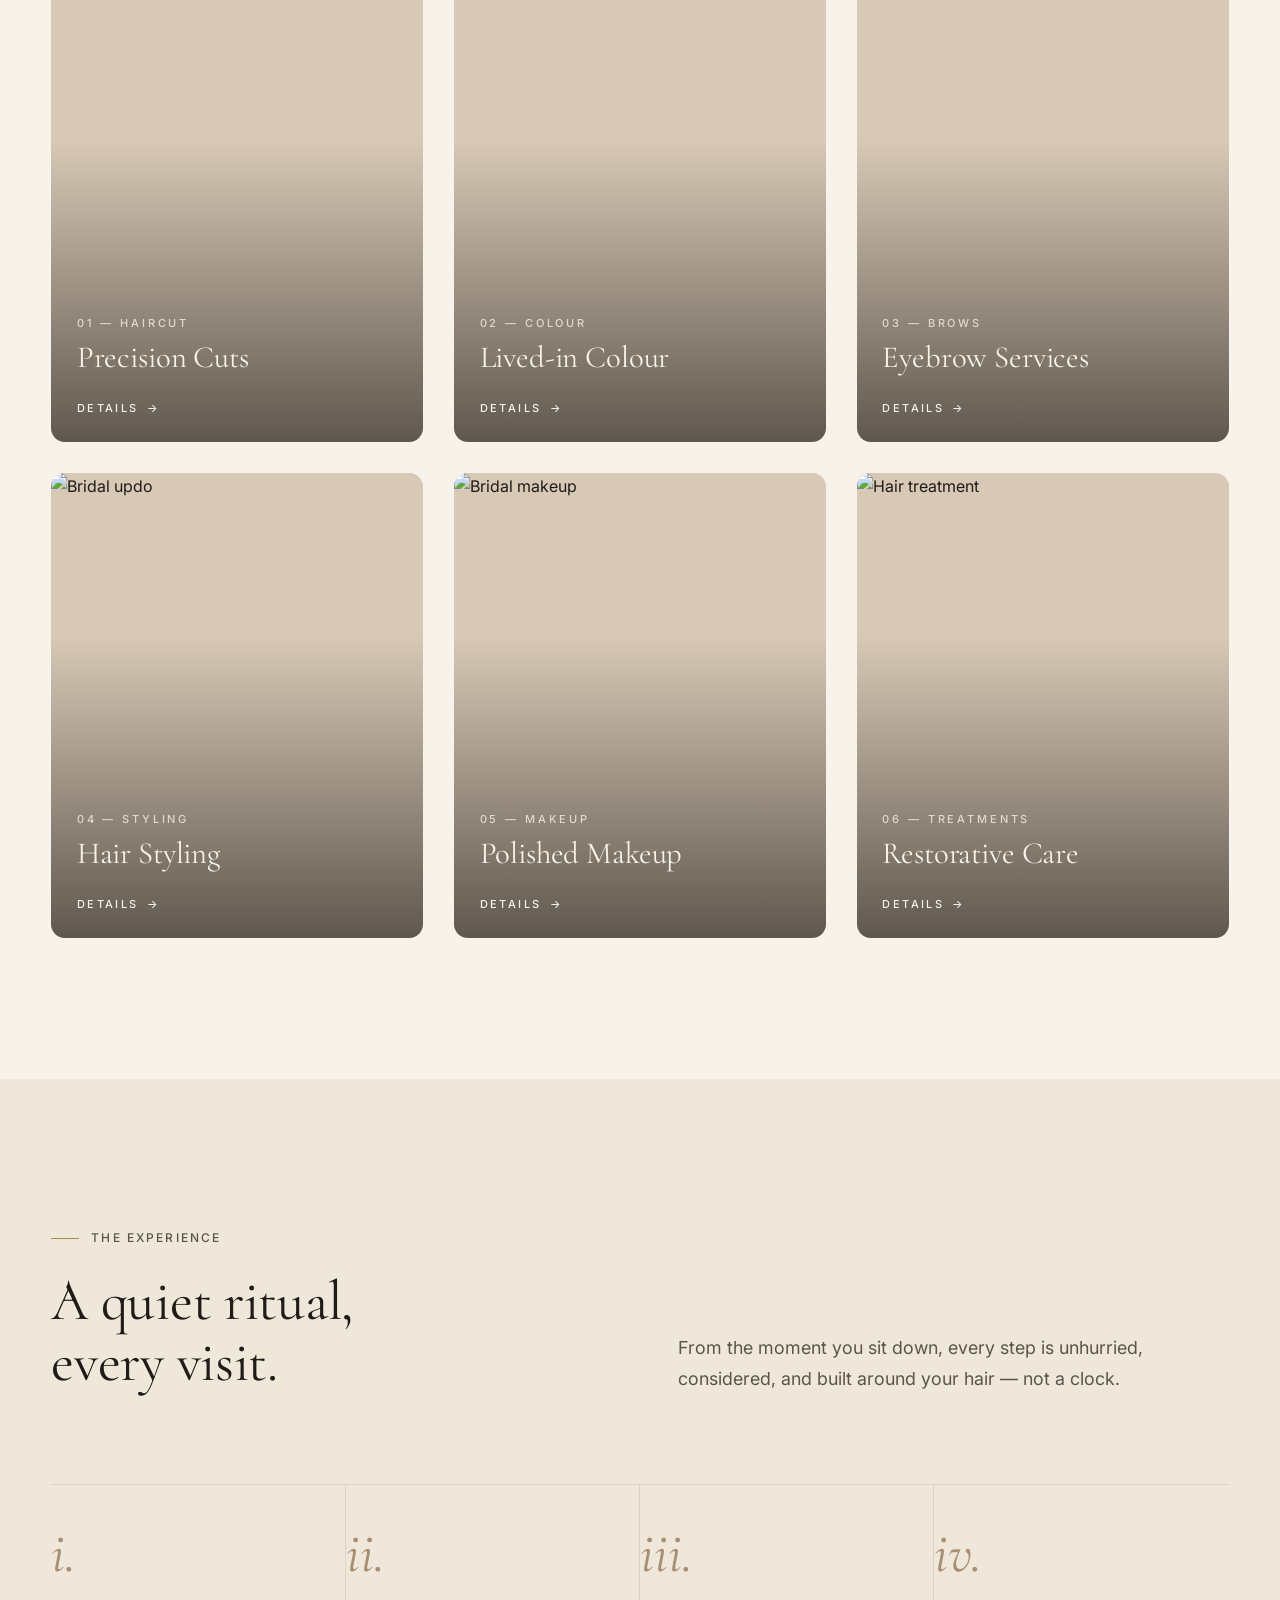
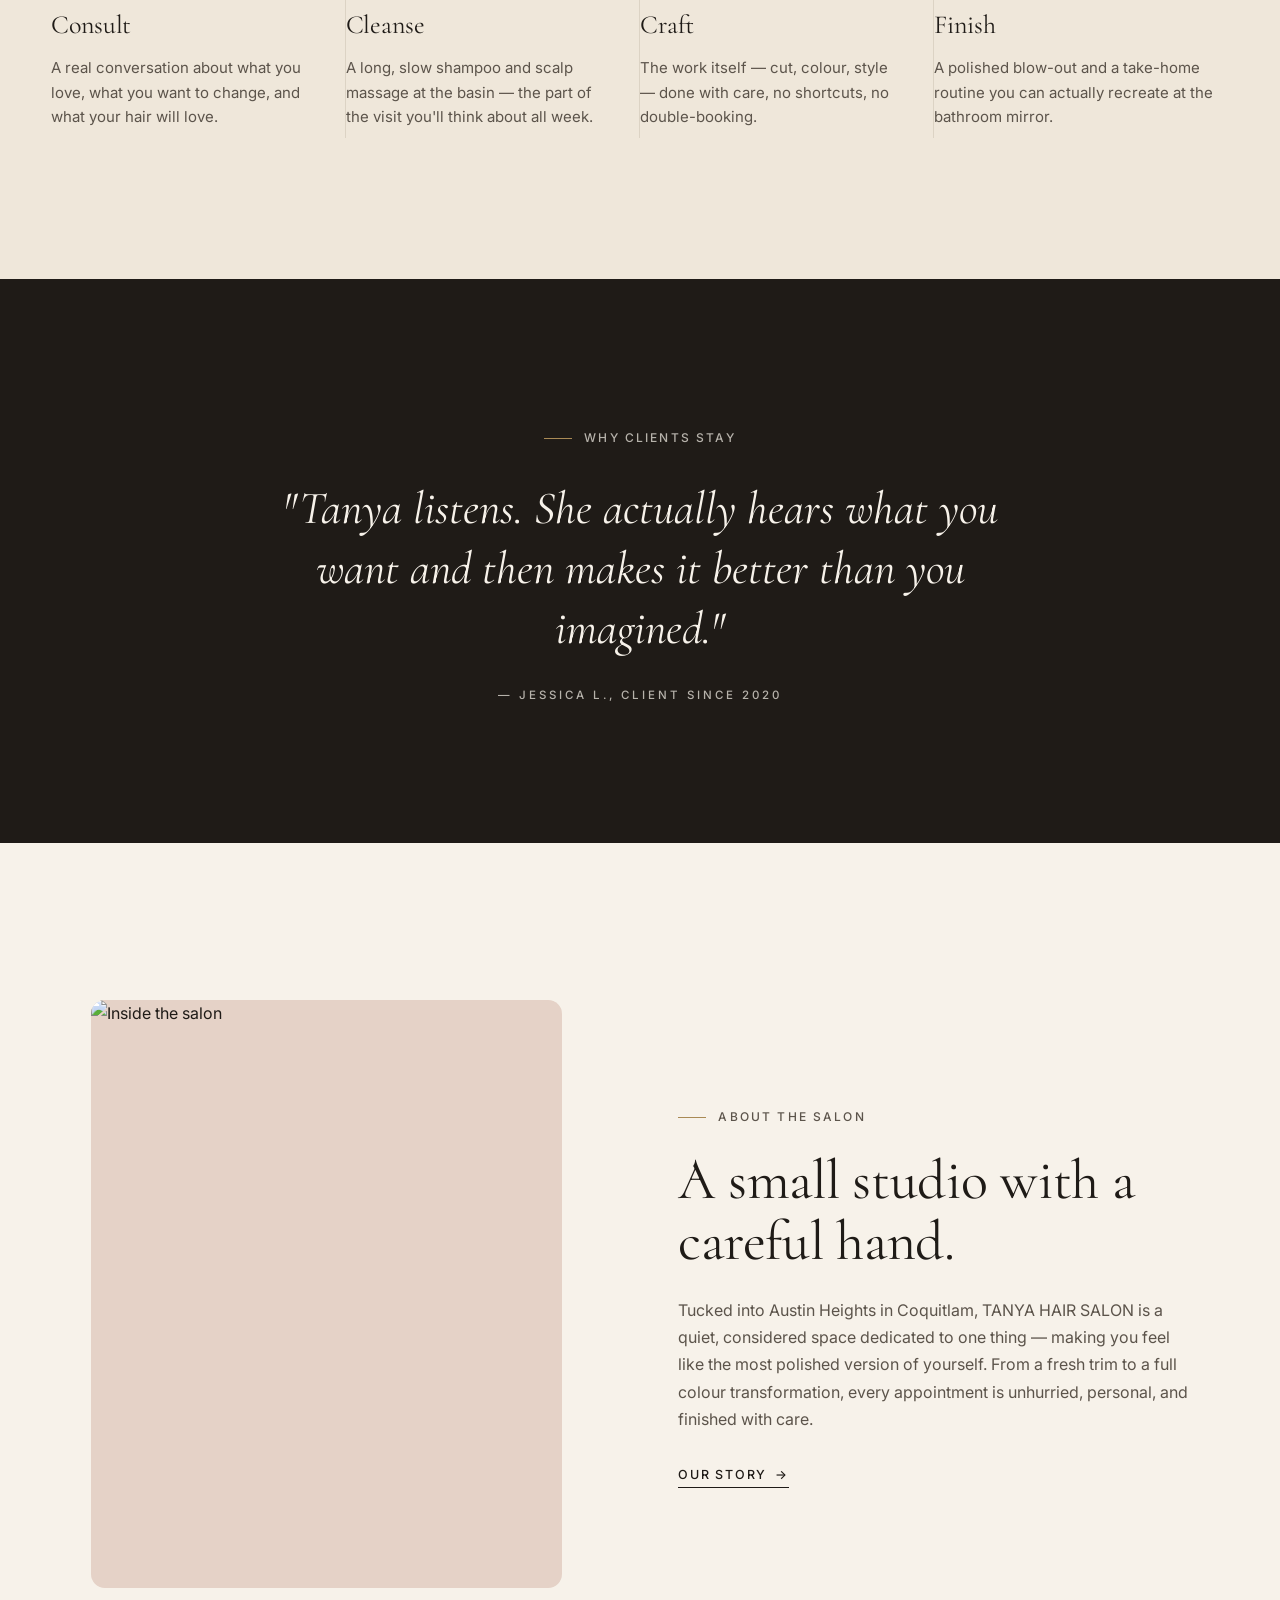
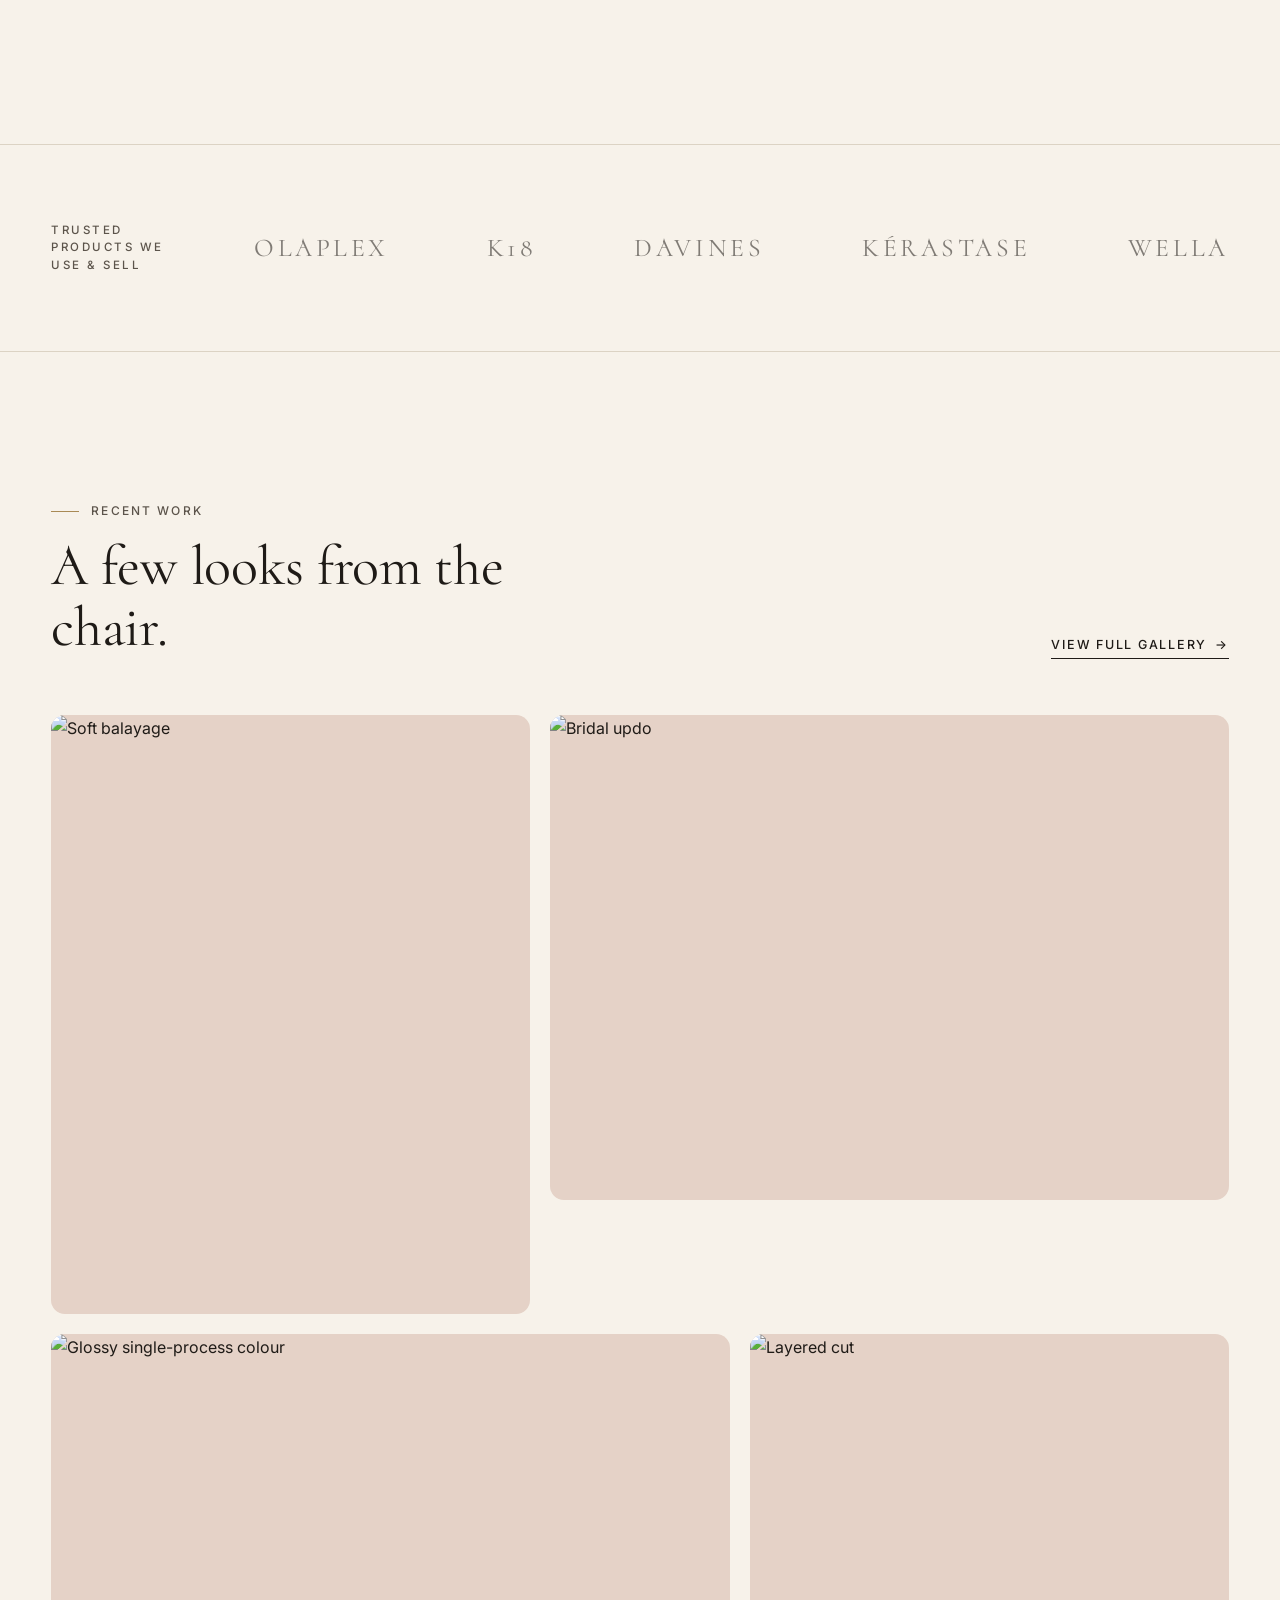
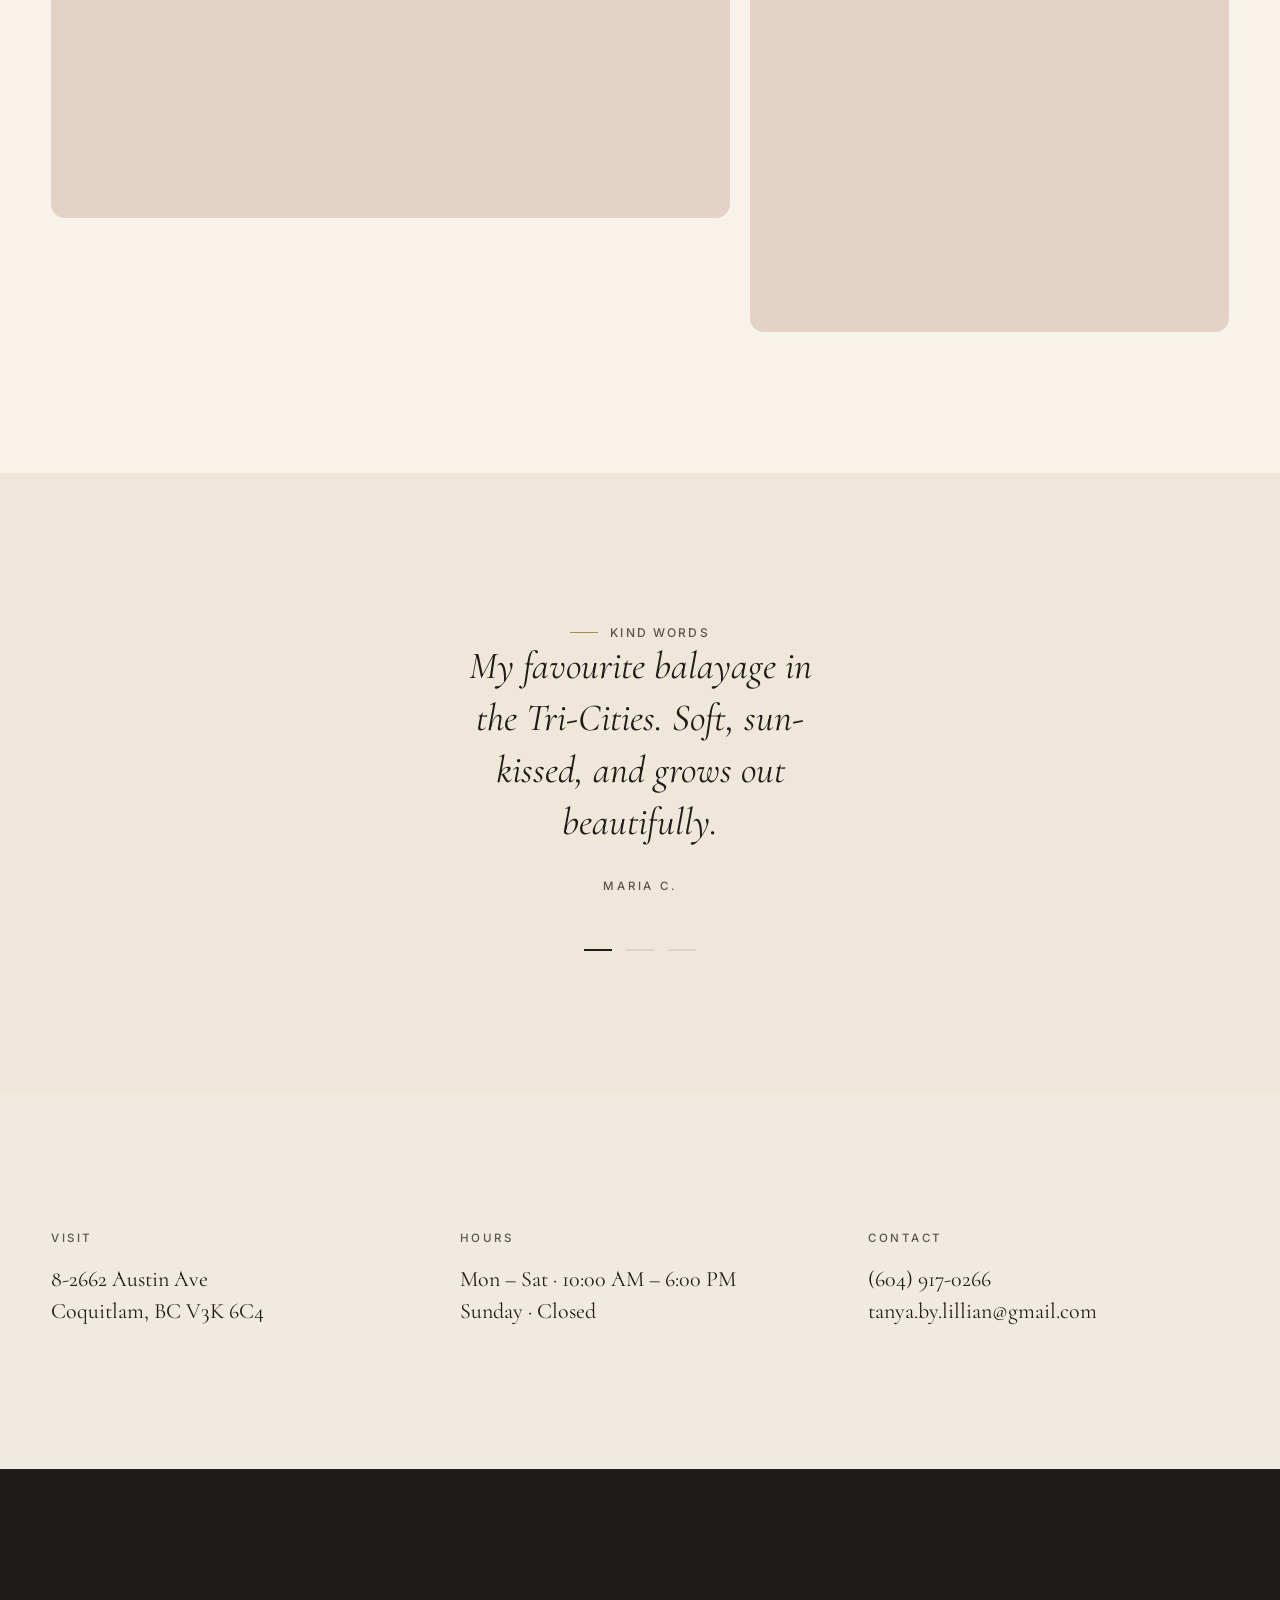
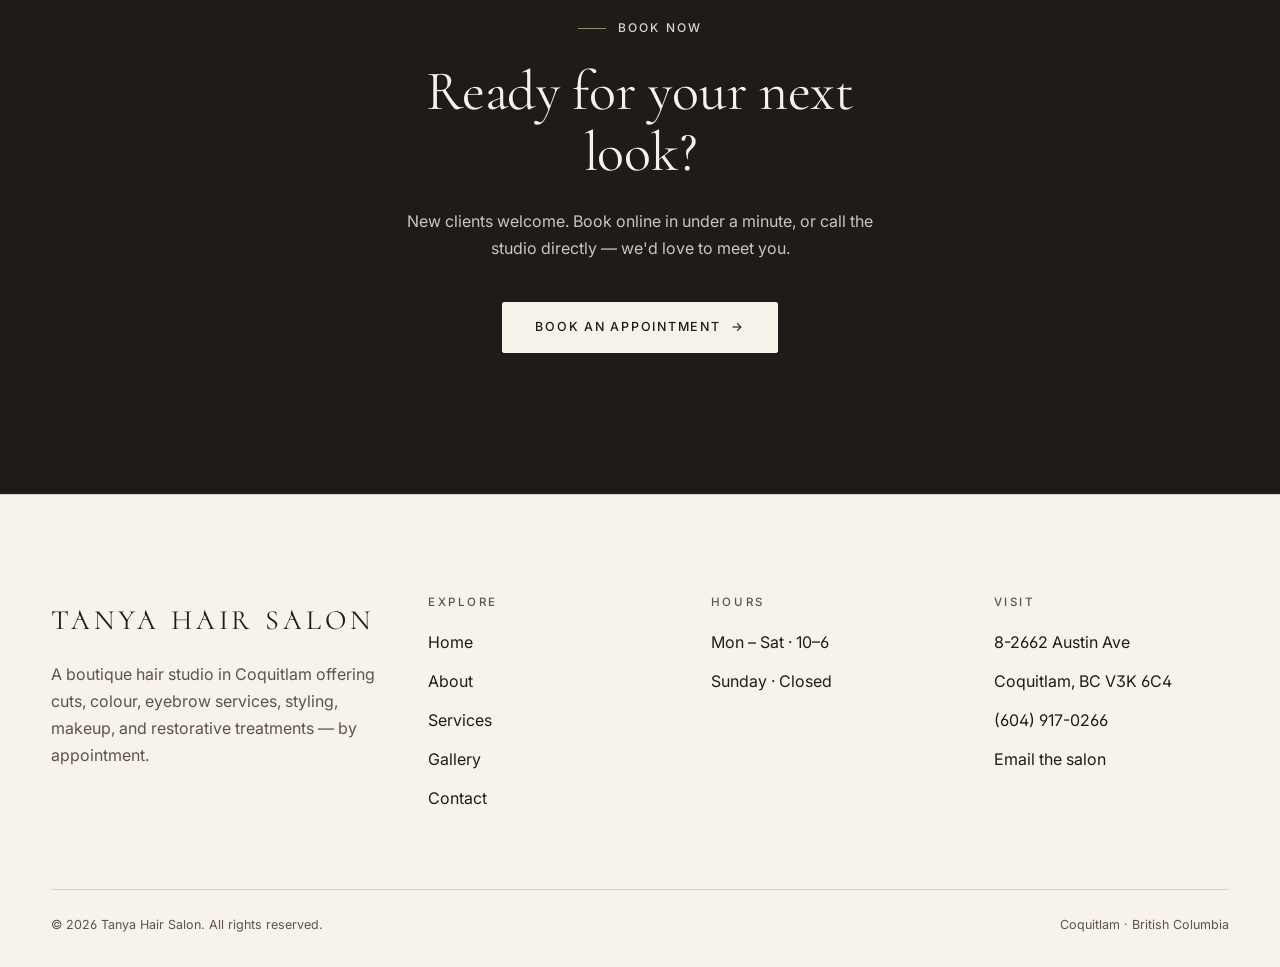
==== commit f8aeb3c7: "Refine theme design to match high-end salon genre (Filomena/Megas style) Editorial elevation pass: -" ====
--- a/tanya-hair-salon/prototype/index.html
+++ b/tanya-hair-salon/prototype/index.html
@@ -38,22 +38,23 @@
 
 <main>
 
-  <!-- =============== HERO =============== -->
+  <!-- =============== HERO — full-bleed editorial =============== -->
   <section class="hero">
-    <div class="container hero__inner">
-      <div class="hero__copy reveal">
-        <span class="eyebrow">Tanya Hair Salon · Coquitlam</span>
-        <h1 class="h-display hero__title">Quietly confident hair, crafted with care.</h1>
-        <p class="lede hero__sub">A boutique salon in Austin Heights where great hair feels effortless — colour, cuts, and styling tailored to you.</p>
-        <div class="hero__actions">
-          <a href="#book" class="btn btn--primary">Book an Appointment <span class="arrow">→</span></a>
-          <a href="services.html" class="btn btn--ghost">Explore Services</a>
-        </div>
-      </div>
-      <figure class="hero__media reveal">
-        <img src="https://images.unsplash.com/photo-1560869713-da86a9ec0744?auto=format&fit=crop&w=1200&q=70" alt="Soft, lived-in balayage on long hair" />
-        <figcaption class="hero__caption">— Lived-in balayage</figcaption>
-      </figure>
+    <div class="hero__bg">
+      <img src="https://images.unsplash.com/photo-1560066984-138dadb4c035?auto=format&fit=crop&w=2200&q=70" alt="" />
+    </div>
+    <div class="container hero__inner reveal">
+      <span class="eyebrow hero__eyebrow">Tanya Hair Salon · Coquitlam</span>
+      <h1 class="hero__title">Quietly confident hair, <em>crafted with care.</em></h1>
+      <p class="hero__sub">A boutique salon in Austin Heights where great hair feels effortless — colour, cuts, and styling tailored to you.</p>
+      <div class="hero__actions">
+        <a href="#book" class="btn btn--primary">Book an Appointment <span class="arrow">→</span></a>
+        <a href="services.html" class="btn btn--ghost">Explore Services</a>
+      </div>
+    </div>
+    <div class="hero__meta" aria-hidden="true">
+      <strong>Austin Heights</strong>
+      Coquitlam · British Columbia
     </div>
   </section>
 
@@ -64,7 +65,7 @@
     </div>
   </section>
 
-  <!-- =============== SERVICES PREVIEW =============== -->
+  <!-- =============== SERVICES — image-led cards =============== -->
   <section class="section services">
     <div class="container">
       <div class="services__head reveal">
@@ -76,43 +77,125 @@
       </div>
 
       <div class="services__grid reveal">
-        <article class="service-tile">
-          <div class="service-tile__num">01</div>
-          <h3 class="service-tile__title">Haircut</h3>
-          <p class="service-tile__desc">Precision cuts shaped to your face, hair texture, and lifestyle.</p>
-          <a href="services.html#haircut" class="service-tile__cta">Details <span class="arrow">→</span></a>
-        </article>
-        <article class="service-tile">
-          <div class="service-tile__num">02</div>
-          <h3 class="service-tile__title">Hair Color</h3>
-          <p class="service-tile__desc">Lived-in balayage, dimensional highlights, and rich single-process colour.</p>
-          <a href="services.html#color" class="service-tile__cta">Details <span class="arrow">→</span></a>
-        </article>
-        <article class="service-tile">
-          <div class="service-tile__num">03</div>
-          <h3 class="service-tile__title">Eyebrow Services</h3>
-          <p class="service-tile__desc">Shaping, tinting, and tidy-ups that frame your features beautifully.</p>
-          <a href="services.html#brows" class="service-tile__cta">Details <span class="arrow">→</span></a>
-        </article>
-        <article class="service-tile">
-          <div class="service-tile__num">04</div>
-          <h3 class="service-tile__title">Hair Styling</h3>
-          <p class="service-tile__desc">Blowouts, updos, and event styling that hold from morning to last dance.</p>
-          <a href="services.html#styling" class="service-tile__cta">Details <span class="arrow">→</span></a>
-        </article>
-        <article class="service-tile">
-          <div class="service-tile__num">05</div>
-          <h3 class="service-tile__title">Makeup</h3>
-          <p class="service-tile__desc">Soft, polished makeup for weddings, photoshoots, and special occasions.</p>
-          <a href="services.html#makeup" class="service-tile__cta">Details <span class="arrow">→</span></a>
-        </article>
-        <article class="service-tile">
-          <div class="service-tile__num">06</div>
-          <h3 class="service-tile__title">Hair Treatments</h3>
-          <p class="service-tile__desc">Restorative care for shine, strength, and softness from root to ends.</p>
-          <a href="services.html#treatments" class="service-tile__cta">Details <span class="arrow">→</span></a>
-        </article>
-      </div>
+
+        <a class="service-card" href="services.html#haircut">
+          <div class="service-card__media">
+            <img src="https://images.unsplash.com/photo-1595475884562-073c30d45670?auto=format&fit=crop&w=900&q=70" alt="Layered haircut" loading="lazy" />
+          </div>
+          <div class="service-card__body">
+            <div class="service-card__num">01 — Haircut</div>
+            <h3 class="service-card__title">Precision Cuts</h3>
+            <p class="service-card__desc">Shaped to your face, hair texture, and lifestyle.</p>
+            <span class="service-card__cta">Details <span class="arrow">→</span></span>
+          </div>
+        </a>
+
+        <a class="service-card" href="services.html#color">
+          <div class="service-card__media">
+            <img src="https://images.unsplash.com/photo-1605497788044-5a32c7078486?auto=format&fit=crop&w=900&q=70" alt="Soft balayage" loading="lazy" />
+          </div>
+          <div class="service-card__body">
+            <div class="service-card__num">02 — Colour</div>
+            <h3 class="service-card__title">Lived-in Colour</h3>
+            <p class="service-card__desc">Balayage, highlights, and rich single-process colour.</p>
+            <span class="service-card__cta">Details <span class="arrow">→</span></span>
+          </div>
+        </a>
+
+        <a class="service-card" href="services.html#brows">
+          <div class="service-card__media">
+            <img src="https://images.unsplash.com/photo-1487412947147-5cebf100ffc2?auto=format&fit=crop&w=900&q=70" alt="Eyebrow shaping" loading="lazy" />
+          </div>
+          <div class="service-card__body">
+            <div class="service-card__num">03 — Brows</div>
+            <h3 class="service-card__title">Eyebrow Services</h3>
+            <p class="service-card__desc">Shaping, tinting, and tidy-ups that frame your features.</p>
+            <span class="service-card__cta">Details <span class="arrow">→</span></span>
+          </div>
+        </a>
+
+        <a class="service-card" href="services.html#styling">
+          <div class="service-card__media">
+            <img src="https://images.unsplash.com/photo-1633681926022-84c23e8cb2d6?auto=format&fit=crop&w=900&q=70" alt="Bridal updo" loading="lazy" />
+          </div>
+          <div class="service-card__body">
+            <div class="service-card__num">04 — Styling</div>
+            <h3 class="service-card__title">Hair Styling</h3>
+            <p class="service-card__desc">Blowouts, updos, and event styling that hold all night.</p>
+            <span class="service-card__cta">Details <span class="arrow">→</span></span>
+          </div>
+        </a>
+
+        <a class="service-card" href="services.html#makeup">
+          <div class="service-card__media">
+            <img src="https://images.unsplash.com/photo-1521590832167-7bcbfaa6381f?auto=format&fit=crop&w=900&q=70" alt="Bridal makeup" loading="lazy" />
+          </div>
+          <div class="service-card__body">
+            <div class="service-card__num">05 — Makeup</div>
+            <h3 class="service-card__title">Polished Makeup</h3>
+            <p class="service-card__desc">Soft, long-wearing makeup for weddings and special occasions.</p>
+            <span class="service-card__cta">Details <span class="arrow">→</span></span>
+          </div>
+        </a>
+
+        <a class="service-card" href="services.html#treatments">
+          <div class="service-card__media">
+            <img src="https://images.unsplash.com/photo-1521146764736-56c929d59c83?auto=format&fit=crop&w=900&q=70" alt="Hair treatment" loading="lazy" />
+          </div>
+          <div class="service-card__body">
+            <div class="service-card__num">06 — Treatments</div>
+            <h3 class="service-card__title">Restorative Care</h3>
+            <p class="service-card__desc">Olaplex, K18, and bespoke deep conditioning for shine and strength.</p>
+            <span class="service-card__cta">Details <span class="arrow">→</span></span>
+          </div>
+        </a>
+
+      </div>
+    </div>
+  </section>
+
+  <!-- =============== THE EXPERIENCE / RITUAL =============== -->
+  <section class="section ritual">
+    <div class="container">
+      <div class="ritual__head reveal">
+        <div>
+          <span class="eyebrow">The Experience</span>
+          <h2 class="h2" style="margin-top:24px;">A quiet ritual, every visit.</h2>
+        </div>
+        <p class="lede">From the moment you sit down, every step is unhurried, considered, and built around your hair — not a clock.</p>
+      </div>
+
+      <div class="ritual__steps reveal">
+        <div class="ritual__step">
+          <div class="ritual__step-num">i.</div>
+          <h3>Consult</h3>
+          <p>A real conversation about what you love, what you want to change, and what your hair will love.</p>
+        </div>
+        <div class="ritual__step">
+          <div class="ritual__step-num">ii.</div>
+          <h3>Cleanse</h3>
+          <p>A long, slow shampoo and scalp massage at the basin — the part of the visit you'll think about all week.</p>
+        </div>
+        <div class="ritual__step">
+          <div class="ritual__step-num">iii.</div>
+          <h3>Craft</h3>
+          <p>The work itself — cut, colour, style — done with care, no shortcuts, no double-booking.</p>
+        </div>
+        <div class="ritual__step">
+          <div class="ritual__step-num">iv.</div>
+          <h3>Finish</h3>
+          <p>A polished blow-out and a take-home routine you can actually recreate at the bathroom mirror.</p>
+        </div>
+      </div>
+    </div>
+  </section>
+
+  <!-- =============== PULL QUOTE =============== -->
+  <section class="pull-quote reveal">
+    <div class="pull-quote__inner">
+      <span class="eyebrow">Why Clients Stay</span>
+      <p>"Tanya listens. She actually hears what you want and then makes it better than you imagined."</p>
+      <cite>— Jessica L., client since 2020</cite>
     </div>
   </section>
 
@@ -120,13 +203,27 @@
   <section class="section about-snippet">
     <div class="container about-snippet__inner">
       <figure class="about-snippet__media reveal">
-        <img src="https://images.unsplash.com/photo-1522337360788-8b13dee7a37e?auto=format&fit=crop&w=1100&q=70" alt="Inside the Tanya Hair Salon studio" />
+        <img src="https://images.unsplash.com/photo-1522337360788-8b13dee7a37e?auto=format&fit=crop&w=1100&q=70" alt="Inside the salon" />
       </figure>
       <div class="about-snippet__body reveal">
         <span class="eyebrow">About the Salon</span>
         <h2 class="h2">A small studio with a careful hand.</h2>
         <p>Tucked into Austin Heights in Coquitlam, TANYA HAIR SALON is a quiet, considered space dedicated to one thing — making you feel like the most polished version of yourself. From a fresh trim to a full colour transformation, every appointment is unhurried, personal, and finished with care.</p>
         <a href="about.html" class="link">Our Story <span class="arrow">→</span></a>
+      </div>
+    </div>
+  </section>
+
+  <!-- =============== TRUSTED BRANDS =============== -->
+  <section class="brands reveal">
+    <div class="container brands__inner">
+      <div class="brands__label">Trusted Products We Use & Sell</div>
+      <div class="brands__logos">
+        <span class="brands__logo">Olaplex</span>
+        <span class="brands__logo">K18</span>
+        <span class="brands__logo">Davines</span>
+        <span class="brands__logo">Kérastase</span>
+        <span class="brands__logo">Wella</span>
       </div>
     </div>
   </section>
@@ -164,10 +261,6 @@
       <span class="eyebrow">Kind Words</span>
       <div class="testimonials__track" aria-live="polite">
         <article class="testimonial is-active">
-          <p class="testimonial__quote">Tanya listens. She actually hears what you want and then makes it better than you imagined.</p>
-          <p class="testimonial__name">Jessica L.</p>
-        </article>
-        <article class="testimonial">
           <p class="testimonial__quote">My favourite balayage in the Tri-Cities. Soft, sun-kissed, and grows out beautifully.</p>
           <p class="testimonial__name">Maria C.</p>
         </article>
@@ -175,6 +268,10 @@
           <p class="testimonial__quote">Walked in tired, walked out glowing. The whole experience felt like a small luxury.</p>
           <p class="testimonial__name">Aisha R.</p>
         </article>
+        <article class="testimonial">
+          <p class="testimonial__quote">I've been going for three years and never had a bad visit. Honest, kind, and seriously good at her craft.</p>
+          <p class="testimonial__name">Sienna P.</p>
+        </article>
       </div>
       <div class="testimonials__dots" role="tablist" aria-label="Testimonials">
         <button class="is-active" aria-label="Show testimonial 1"></button>
@@ -214,7 +311,6 @@
 
 </main>
 
-<!-- =============== FOOTER =============== -->
 <footer class="site-footer">
   <div class="container">
     <div class="site-footer__grid">
@@ -222,32 +318,9 @@
         <div class="site-footer__brand">Tanya Hair Salon</div>
         <p>A boutique hair studio in Coquitlam offering cuts, colour, eyebrow services, styling, makeup, and restorative treatments — by appointment.</p>
       </div>
-      <div class="site-footer__col">
-        <h4>Explore</h4>
-        <ul>
-          <li><a href="index.html">Home</a></li>
-          <li><a href="about.html">About</a></li>
-          <li><a href="services.html">Services</a></li>
-          <li><a href="gallery.html">Gallery</a></li>
-          <li><a href="contact.html">Contact</a></li>
-        </ul>
-      </div>
-      <div class="site-footer__col">
-        <h4>Hours</h4>
-        <ul>
-          <li>Mon – Sat · 10–6</li>
-          <li>Sunday · Closed</li>
-        </ul>
-      </div>
-      <div class="site-footer__col">
-        <h4>Visit</h4>
-        <ul>
-          <li>8-2662 Austin Ave</li>
-          <li>Coquitlam, BC V3K 6C4</li>
-          <li><a href="tel:+16049170266">(604) 917-0266</a></li>
-          <li><a href="mailto:tanya.by.lillian@gmail.com">Email the salon</a></li>
-        </ul>
-      </div>
+      <div class="site-footer__col"><h4>Explore</h4><ul><li><a href="index.html">Home</a></li><li><a href="about.html">About</a></li><li><a href="services.html">Services</a></li><li><a href="gallery.html">Gallery</a></li><li><a href="contact.html">Contact</a></li></ul></div>
+      <div class="site-footer__col"><h4>Hours</h4><ul><li>Mon – Sat · 10–6</li><li>Sunday · Closed</li></ul></div>
+      <div class="site-footer__col"><h4>Visit</h4><ul><li>8-2662 Austin Ave</li><li>Coquitlam, BC V3K 6C4</li><li><a href="tel:+16049170266">(604) 917-0266</a></li><li><a href="mailto:tanya.by.lillian@gmail.com">Email the salon</a></li></ul></div>
     </div>
     <div class="site-footer__legal">
       <span>© <span data-year>2026</span> Tanya Hair Salon. All rights reserved.</span>
--- a/tanya-hair-salon/prototype/css/style.css
+++ b/tanya-hair-salon/prototype/css/style.css
@@ -3,25 +3,26 @@
    Tokens · Reset · Layout · Components · Sections
    ========================================================= */
 
-/* ---------- Tokens ---------- */
+/* ---------- Tokens (refined v2) ---------- */
 :root {
-  --c-bg: #FAF7F2;
+  --c-bg: #F7F2EA;            /* warmer cream */
   --c-surface: #FFFFFF;
-  --c-cream: #F2EBE1;
-  --c-blush: #E8D3CB;
-  --c-blush-deep: #C9A29A;
-  --c-ink: #2B2622;
-  --c-ink-soft: #6B635C;
-  --c-line: #E5DED4;
-  --c-gold: #B89968;
-  --c-grey-100: #F4F2EF;
+  --c-cream: #EFE7DA;
+  --c-taupe: #D8C9B6;          /* refined accent: warm taupe (replaces pink-blush) */
+  --c-taupe-deep: #A88E72;
+  --c-blush: #E5D2C7;          /* kept as soft accent only */
+  --c-ink: #1F1B17;            /* deeper near-black */
+  --c-ink-soft: #5C544B;
+  --c-line: #DCD3C4;
+  --c-gold: #A98A55;            /* slightly richer gold */
+  --c-grey-100: #F0EBE1;
 
   --font-display: 'Cormorant Garamond', 'Playfair Display', Georgia, serif;
   --font-body: 'Inter', 'Helvetica Neue', system-ui, -apple-system, sans-serif;
 
-  --container: 1240px;
-  --gutter: clamp(20px, 4vw, 48px);
-  --section-y: clamp(80px, 10vw, 160px);
+  --container: 1280px;
+  --gutter: clamp(20px, 4vw, 56px);
+  --section-y: clamp(96px, 11vw, 180px);
 
   --r-sm: 2px;
   --r-md: 4px;
@@ -98,7 +99,7 @@
   border-bottom: 1px solid var(--c-ink);
   transition: color var(--t-med), border-color var(--t-med);
 }
-.link:hover { color: var(--c-blush-deep); border-color: var(--c-blush-deep); }
+.link:hover { color: var(--c-taupe-deep); border-color: var(--c-taupe-deep); }
 
 /* ---------- Header ---------- */
 .site-header {
@@ -143,39 +144,83 @@
 
 .nav-toggle { display: none; }
 
-/* ---------- Hero ---------- */
+/* ---------- Hero — full-bleed editorial ---------- */
 .hero {
-  padding-top: 140px;
-  padding-bottom: var(--section-y);
+  position: relative;
   min-height: 100vh;
-  display: grid;
-  align-items: center;
+  min-height: 100svh;
+  color: var(--c-bg);
+  isolation: isolate;
+  overflow: hidden;
+  display: flex; align-items: flex-end;
+  padding-top: 160px;
+  padding-bottom: clamp(64px, 8vw, 112px);
+}
+.hero__bg {
+  position: absolute; inset: 0; z-index: -2;
+  background: #1F1B17;
+}
+.hero__bg img {
+  width: 100%; height: 100%; object-fit: cover;
+  transform: scale(1.06);
+  animation: heroZoom 14s ease-out forwards;
+}
+@keyframes heroZoom { to { transform: scale(1); } }
+.hero::before {
+  content: ""; position: absolute; inset: 0; z-index: -1;
+  background:
+    linear-gradient(180deg, rgba(31,27,23,.55) 0%, rgba(31,27,23,.15) 35%, rgba(31,27,23,.05) 60%, rgba(31,27,23,.78) 100%);
 }
 .hero__inner {
-  display: grid;
-  grid-template-columns: 1.05fr 1fr;
-  gap: clamp(40px, 6vw, 88px);
-  align-items: center;
-}
-.hero__title { margin-top: 28px; }
-.hero__sub { margin-top: 28px; max-width: 48ch; }
-.hero__actions { margin-top: 44px; display: flex; gap: 14px; flex-wrap: wrap; }
-.hero__media {
-  position: relative; aspect-ratio: 4/5;
-  border-radius: var(--r-lg);
-  overflow: hidden; background: var(--c-blush);
-}
-.hero__media img { width: 100%; height: 100%; object-fit: cover; transition: transform 1.6s ease; }
-.hero__media:hover img { transform: scale(1.04); }
-.hero__media::after {
-  content: ""; position: absolute; inset: 0;
-  background: linear-gradient(180deg, transparent 60%, rgba(43,38,34,.18));
-}
-.hero__caption {
-  position: absolute; left: 24px; bottom: 24px; z-index: 2;
-  color: var(--c-bg); font: 500 11px/1 var(--font-body);
-  letter-spacing: .22em; text-transform: uppercase;
-}
+  display: grid; grid-template-columns: 1fr; gap: 24px;
+  width: 100%;
+}
+.hero__eyebrow {
+  color: rgba(247,242,234,.85);
+  margin-bottom: 4px;
+}
+.hero__eyebrow::before { background: var(--c-gold); }
+.hero__title {
+  color: var(--c-bg);
+  font-family: var(--font-display);
+  font-size: clamp(56px, 9vw, 132px);
+  line-height: .98;
+  letter-spacing: -.015em;
+  font-weight: 400;
+  max-width: 16ch;
+}
+.hero__title em { font-style: italic; color: var(--c-taupe); }
+.hero__sub {
+  color: rgba(247,242,234,.85);
+  margin-top: 24px;
+  max-width: 50ch;
+  font-size: clamp(16px, 1.3vw, 18px);
+}
+.hero__actions { margin-top: 40px; display: flex; gap: 14px; flex-wrap: wrap; }
+.hero__meta {
+  position: absolute; right: var(--gutter); bottom: clamp(24px, 4vw, 56px);
+  z-index: 1;
+  font: 500 11px/1.6 var(--font-body); letter-spacing: .22em; text-transform: uppercase;
+  color: rgba(247,242,234,.7);
+  text-align: right;
+}
+.hero__meta strong { display: block; color: var(--c-bg); font-weight: 500; }
+.hero .btn--ghost { color: var(--c-bg); border-color: var(--c-bg); }
+.hero .btn--ghost:hover { background: var(--c-bg); color: var(--c-ink); }
+.hero .btn--primary { background: var(--c-bg); color: var(--c-ink); border-color: var(--c-bg); }
+.hero .btn--primary:hover { background: transparent; color: var(--c-bg); }
+
+/* Header sits transparent over the dark hero by default */
+.site-header { color: var(--c-bg); }
+.site-header.is-scrolled { color: var(--c-ink); }
+.site-header.is-scrolled { background: rgba(247,242,234,.94); }
+.site-header.is-scrolled .btn--primary { background: var(--c-ink); color: var(--c-bg); border-color: var(--c-ink); }
+.site-header__brand small { color: rgba(247,242,234,.7); }
+.site-header.is-scrolled .site-header__brand small { color: var(--c-ink-soft); }
+
+/* When NOT on the homepage / on a light page, header text should be ink */
+body.is-light-header .site-header { color: var(--c-ink); }
+body.is-light-header .site-header__brand small { color: var(--c-ink-soft); }
 
 /* ---------- Intro strip ---------- */
 .intro-strip {
@@ -197,33 +242,69 @@
 }
 .services__head h2 { max-width: 16ch; }
 .services__head .lede { justify-self: end; }
+/* Services — image-led cards */
 .services__grid {
-  display: grid; grid-template-columns: repeat(3, 1fr); gap: 0;
-  border-top: 1px solid var(--c-line);
-}
-.service-tile {
-  display: grid; grid-template-rows: auto 1fr auto;
-  gap: 18px;
-  padding: 40px 32px 36px;
-  border-bottom: 1px solid var(--c-line);
-  border-right: 1px solid var(--c-line);
-  transition: background var(--t-med);
+  display: grid; grid-template-columns: repeat(3, 1fr); gap: clamp(20px, 2.4vw, 32px);
+}
+.service-card {
   position: relative;
-  min-height: 280px;
-}
-.service-tile:nth-child(3n) { border-right: 0; }
-.service-tile:hover { background: var(--c-cream); }
-.service-tile__num { font: 500 11px/1 var(--font-body); letter-spacing: .22em; color: var(--c-ink-soft); }
-.service-tile__title { font-family: var(--font-display); font-size: 30px; line-height: 1.15; }
-.service-tile__desc { color: var(--c-ink-soft); font-size: 15px; line-height: 1.65; max-width: 36ch; }
-.service-tile__cta {
+  display: block;
+  overflow: hidden;
+  background: var(--c-cream);
+  border-radius: var(--r-lg);
+  isolation: isolate;
+}
+.service-card__media {
+  position: relative;
+  aspect-ratio: 4/5;
+  overflow: hidden;
+  background: var(--c-taupe);
+}
+.service-card__media img {
+  width: 100%; height: 100%; object-fit: cover;
+  transition: transform 1.4s cubic-bezier(.2,.6,.2,1);
+}
+.service-card::after {
+  content: ""; position: absolute; inset: 0; z-index: 1;
+  background: linear-gradient(180deg, rgba(31,27,23,0) 35%, rgba(31,27,23,.65) 100%);
+  pointer-events: none;
+  transition: opacity var(--t-med);
+}
+.service-card:hover .service-card__media img { transform: scale(1.06); }
+.service-card__body {
+  position: absolute; left: 0; right: 0; bottom: 0; z-index: 2;
+  padding: 28px clamp(20px, 2vw, 32px);
+  color: var(--c-bg);
+  display: grid; gap: 8px;
+}
+.service-card__num {
+  font: 500 11px/1 var(--font-body);
+  letter-spacing: .26em; text-transform: uppercase;
+  color: rgba(247,242,234,.78);
+  margin-bottom: 4px;
+}
+.service-card__title {
+  font-family: var(--font-display);
+  font-size: clamp(24px, 2.4vw, 32px);
+  line-height: 1.1;
+  color: var(--c-bg);
+}
+.service-card__desc {
+  color: rgba(247,242,234,.85);
+  font-size: 14px; line-height: 1.6;
+  max-width: 38ch;
+  max-height: 0; opacity: 0; overflow: hidden;
+  transition: max-height .5s ease, opacity .5s ease, margin-top .5s ease;
+}
+.service-card:hover .service-card__desc { max-height: 120px; opacity: 1; margin-top: 4px; }
+.service-card__cta {
   display: inline-flex; align-items: center; gap: 8px;
-  font: 500 12px/1 var(--font-body); letter-spacing: .16em; text-transform: uppercase;
-  margin-top: 4px;
-}
-.service-tile__cta .arrow { transition: transform var(--t-med); }
-.service-tile:hover .service-tile__cta .arrow { transform: translateX(6px); }
-.service-tile:hover .service-tile__cta { color: var(--c-blush-deep); }
+  font: 500 11px/1 var(--font-body); letter-spacing: .22em; text-transform: uppercase;
+  color: var(--c-bg);
+  margin-top: 12px;
+}
+.service-card__cta .arrow { transition: transform var(--t-med); }
+.service-card:hover .service-card__cta .arrow { transform: translateX(6px); }
 
 /* ---------- About snippet ---------- */
 .about-snippet__inner {
@@ -294,7 +375,7 @@
   margin-bottom: 20px;
 }
 .visit-band__col p { font-family: var(--font-display); font-size: 22px; line-height: 1.45; }
-.visit-band__col a:hover { color: var(--c-blush-deep); }
+.visit-band__col a:hover { color: var(--c-taupe-deep); }
 
 /* ---------- CTA banner ---------- */
 .cta-banner {
@@ -334,7 +415,7 @@
   margin-bottom: 20px;
 }
 .site-footer__col li { margin-bottom: 12px; }
-.site-footer__col a:hover { color: var(--c-blush-deep); }
+.site-footer__col a:hover { color: var(--c-taupe-deep); }
 .site-footer__legal {
   display: flex; justify-content: space-between; gap: 16px;
   margin-top: 64px; padding-top: 24px;
@@ -462,3 +543,163 @@
 @media (prefers-reduced-motion: reduce) {
   *, *::before, *::after { animation: none !important; transition: none !important; }
 }
+
+/* =============================================================
+   v2 additions — refinement pass to match high-end salon genre
+   ============================================================= */
+
+/* ---------- The Experience (ritual section) ---------- */
+.ritual {
+  background: var(--c-cream);
+  position: relative;
+}
+.ritual__head {
+  display: grid; grid-template-columns: 1fr 1fr;
+  gap: clamp(40px, 6vw, 96px);
+  align-items: end;
+  margin-bottom: clamp(56px, 7vw, 96px);
+}
+.ritual__head h2 { max-width: 14ch; }
+.ritual__head .lede { justify-self: end; }
+.ritual__steps {
+  display: grid; grid-template-columns: repeat(4, 1fr);
+  gap: 0;
+  border-top: 1px solid var(--c-line);
+}
+.ritual__step {
+  padding: 40px 28px 8px 0;
+  border-right: 1px solid var(--c-line);
+  position: relative;
+}
+.ritual__step:last-child { border-right: 0; padding-right: 0; }
+.ritual__step:not(:last-child) { padding-right: 32px; }
+.ritual__step-num {
+  font-family: var(--font-display); font-style: italic;
+  font-size: 56px; line-height: 1; color: var(--c-taupe-deep);
+  margin-bottom: 28px;
+}
+.ritual__step h3 {
+  font-family: var(--font-display);
+  font-size: 26px; line-height: 1.2; margin-bottom: 16px;
+}
+.ritual__step p {
+  color: var(--c-ink-soft); font-size: 15px; line-height: 1.65;
+}
+
+/* ---------- Trusted Brands strip ---------- */
+.brands {
+  padding-block: clamp(56px, 6vw, 88px);
+  border-block: 1px solid var(--c-line);
+  background: var(--c-bg);
+}
+.brands__inner {
+  display: grid;
+  grid-template-columns: auto 1fr;
+  gap: clamp(40px, 6vw, 96px);
+  align-items: center;
+}
+.brands__label {
+  font: 500 11.5px/1.5 var(--font-body);
+  letter-spacing: .22em; text-transform: uppercase;
+  color: var(--c-ink-soft);
+  max-width: 18ch;
+}
+.brands__logos {
+  display: flex; flex-wrap: wrap;
+  gap: clamp(24px, 4vw, 64px);
+  align-items: center;
+  justify-content: space-between;
+}
+.brands__logo {
+  font-family: var(--font-display);
+  font-size: clamp(22px, 2vw, 30px);
+  letter-spacing: .14em;
+  text-transform: uppercase;
+  color: var(--c-ink);
+  opacity: .55;
+  transition: opacity var(--t-med);
+}
+.brands__logo:hover { opacity: 1; }
+
+/* ---------- Pull-quote (single editorial quote band) ---------- */
+.pull-quote {
+  background: var(--c-ink); color: var(--c-bg);
+  text-align: center;
+  padding-block: clamp(96px, 11vw, 160px);
+}
+.pull-quote__inner { max-width: 880px; margin-inline: auto; padding-inline: var(--gutter); }
+.pull-quote .eyebrow { color: rgba(247,242,234,.7); }
+.pull-quote .eyebrow::before { background: var(--c-gold); }
+.pull-quote p {
+  font-family: var(--font-display); font-style: italic;
+  font-size: clamp(28px, 3.6vw, 48px);
+  line-height: 1.3;
+  margin-top: 32px;
+  color: var(--c-bg);
+}
+.pull-quote cite {
+  display: block; margin-top: 32px;
+  font: 500 11.5px/1 var(--font-body); letter-spacing: .26em; text-transform: uppercase;
+  color: rgba(247,242,234,.7); font-style: normal;
+}
+
+/* ---------- Pricing list (services page, dot-leader style) ---------- */
+.pricing-list { display: grid; gap: 0; border-top: 1px solid var(--c-line); }
+.pricing-list__row {
+  display: grid; grid-template-columns: 1fr auto;
+  align-items: baseline;
+  gap: 16px;
+  padding: 28px 0;
+  border-bottom: 1px solid var(--c-line);
+  position: relative;
+}
+.pricing-list__row::before {
+  content: "";
+  position: absolute; left: 0; right: 0; bottom: 0;
+  height: 1px; background: var(--c-ink);
+  transform: scaleX(0); transform-origin: left;
+  transition: transform .6s ease;
+}
+.pricing-list__row:hover::before { transform: scaleX(1); }
+.pricing-list__name {
+  font-family: var(--font-display);
+  font-size: clamp(20px, 2vw, 26px);
+  line-height: 1.2;
+}
+.pricing-list__name small {
+  display: block; margin-top: 6px;
+  font: 400 14px/1.5 var(--font-body); color: var(--c-ink-soft);
+}
+.pricing-list__price {
+  font-family: var(--font-display); font-style: italic;
+  font-size: clamp(20px, 2vw, 26px);
+  color: var(--c-taupe-deep);
+  white-space: nowrap;
+}
+
+/* ---------- Responsive — v2 sections ---------- */
+@media (max-width: 980px) {
+  .ritual__head { grid-template-columns: 1fr; }
+  .ritual__head .lede { justify-self: start; }
+  .ritual__steps { grid-template-columns: repeat(2, 1fr); }
+  .ritual__step:nth-child(2n) { border-right: 0; padding-right: 0; }
+  .ritual__step:nth-child(2n-1) { padding-right: 32px; }
+  .ritual__step { border-bottom: 1px solid var(--c-line); padding-bottom: 32px; }
+  .ritual__step:nth-last-child(-n+2) { border-bottom: 0; }
+
+  .brands__inner { grid-template-columns: 1fr; gap: 24px; }
+  .brands__logos { justify-content: flex-start; gap: 32px; }
+
+  .hero__meta { display: none; }
+  .hero__title { font-size: clamp(48px, 11vw, 80px); }
+}
+
+@media (max-width: 640px) {
+  .services__grid { grid-template-columns: 1fr 1fr; }
+}
+@media (max-width: 480px) {
+  .services__grid { grid-template-columns: 1fr; }
+  .ritual__steps { grid-template-columns: 1fr; }
+  .ritual__step { border-right: 0; padding-right: 0; border-bottom: 1px solid var(--c-line); padding-bottom: 32px; }
+  .ritual__step:last-child { border-bottom: 0; }
+}
